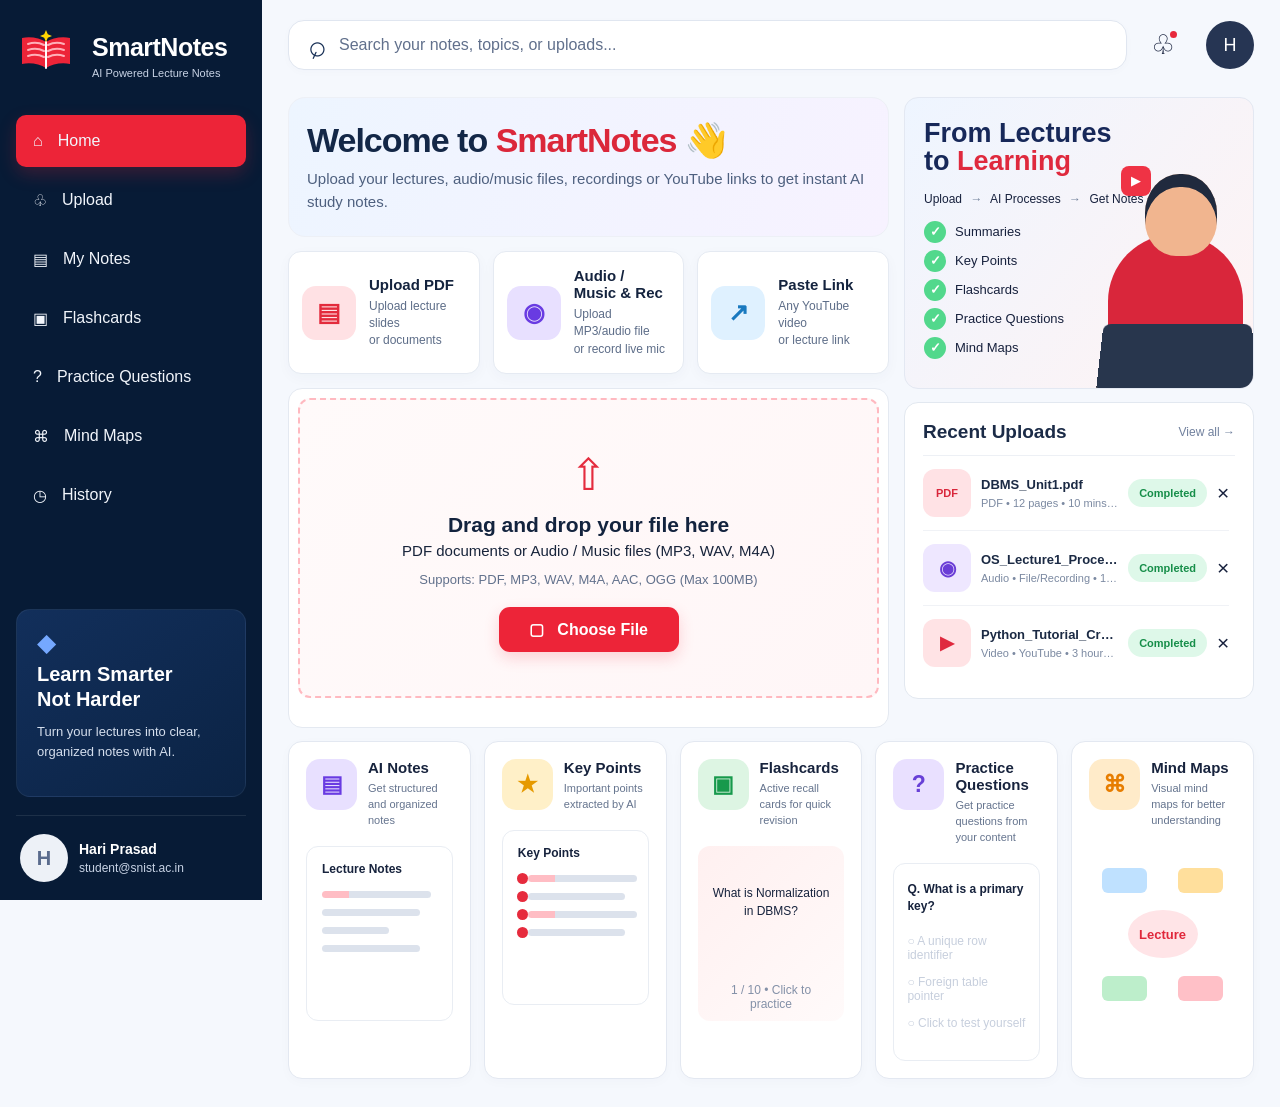
==== index.html @ 709845af "Deploy SmartNotes" ====
<!DOCTYPE html>
<html lang="en">
<head>
    <meta charset="UTF-8">
    <meta name="viewport" content="width=device-width, initial-scale=1.0">
    <title>SmartNotes - AI Powered Lecture Notes</title>
    <link rel="stylesheet" href="style.css?v=5">
    <style>
/* Modal overlay and boxes */
.modal-overlay {
    position: fixed;
    inset: 0;
    background: rgba(10, 20, 40, 0.6);
    backdrop-filter: blur(4px);
    z-index: 9999;
    display: flex;
    align-items: center;
    justify-content: center;
    padding: 16px;
}
.modal-box {
    background: #fff;
    border-radius: 18px;
    width: 100%;
    max-width: 520px;
    box-shadow: 0 24px 60px rgba(10, 20, 50, 0.22);
    overflow: hidden;
    animation: modalPop 0.2s ease-out;
}
@keyframes modalPop {
    from { opacity: 0; transform: scale(0.96); }
    to { opacity: 1; transform: scale(1); }
}
.modal-header {
    display: flex;
    align-items: center;
    justify-content: space-between;
    padding: 18px 22px;
    border-bottom: 1px solid #edf0f5;
    background: #f8fafd;
}
.modal-header h2 {
    font-size: 17px;
    color: #17233d;
    display: flex;
    align-items: center;
    gap: 8px;
}
.modal-close {
    width: 32px;
    height: 32px;
    border-radius: 8px;
    background: #edf0f5;
    color: #445;
    font-size: 15px;
    cursor: pointer;
    border: none;
    display: grid;
    place-items: center;
}
.modal-close:hover { background: #e0e5ed; }
.modal-body {
    padding: 22px;
    max-height: 70vh;
    overflow-y: auto;
}
.modal-footer {
    display: flex;
    gap: 10px;
    padding: 14px 22px;
    border-top: 1px solid #edf0f5;
    justify-content: flex-end;
    background: #fafbfd;
}

/* Tab Switcher in Audio Modal */
.audio-tabs {
    display: flex;
    gap: 8px;
    padding: 4px;
    background: #f0f4fa;
    border-radius: 12px;
    margin-bottom: 18px;
}
.audio-tab-btn {
    flex: 1;
    padding: 10px 14px;
    border-radius: 9px;
    background: transparent;
    border: none;
    font-size: 13.5px;
    font-weight: 600;
    color: #55667d;
    cursor: pointer;
    transition: 0.15s ease;
    display: flex;
    align-items: center;
    justify-content: center;
    gap: 6px;
}
.audio-tab-btn.active {
    background: #fff;
    color: #17233d;
    box-shadow: 0 2px 8px rgba(20, 35, 60, 0.08);
}

/* Audio File Dropzone inside Modal */
.audio-upload-dropzone {
    border: 2px dashed #b9d0f5;
    background: #f9fbfe;
    border-radius: 14px;
    padding: 28px 18px;
    text-align: center;
    cursor: pointer;
    transition: 0.2s ease;
}
.audio-upload-dropzone:hover, .audio-upload-dropzone.dragging {
    border-color: #3157a5;
    background: #edf4ff;
}

/* Audio Recording styles */
.audio-status {
    text-align: center;
    font-size: 14px;
    font-weight: 600;
    color: #445566;
    margin-bottom: 10px;
}
.audio-timer {
    text-align: center;
    font-size: 42px;
    font-weight: 700;
    color: #17233d;
    letter-spacing: 2px;
    font-variant-numeric: tabular-nums;
}
.audio-wave {
    display: flex;
    align-items: flex-end;
    justify-content: center;
    gap: 5px;
    height: 40px;
    margin-top: 12px;
}
.audio-wave span {
    width: 5px;
    background: #ed2438;
    border-radius: 3px;
    animation: wave 0.9s ease-in-out infinite;
}
.audio-wave span:nth-child(2) { animation-delay: 0.1s; }
.audio-wave span:nth-child(3) { animation-delay: 0.2s; }
.audio-wave span:nth-child(4) { animation-delay: 0.3s; }
.audio-wave span:nth-child(5) { animation-delay: 0.4s; }
.audio-wave span:nth-child(6) { animation-delay: 0.3s; }
.audio-wave span:nth-child(7) { animation-delay: 0.2s; }
.audio-wave span:nth-child(8) { animation-delay: 0.1s; }
@keyframes wave {
    0%, 100% { height: 8px; }
    50% { height: 36px; }
}
.audio-error {
    background: #fff2f3;
    border: 1px solid #fbb;
    border-radius: 8px;
    padding: 10px 13px;
    color: #c0152a;
    font-size: 12px;
    line-height: 1.5;
}
.btn-record-start {
    padding: 10px 20px;
    border-radius: 10px;
    background: #ed2438;
    color: #fff;
    font-weight: 700;
    font-size: 14px;
    cursor: pointer;
    border: none;
    box-shadow: 0 4px 12px rgba(237,36,56,0.2);
}
.btn-record-start:hover { background: #c71f31; }
.btn-record-pause, .btn-record-resume {
    padding: 10px 18px;
    border-radius: 10px;
    background: #f5a623;
    color: #fff;
    font-weight: 700;
    font-size: 14px;
    cursor: pointer;
    border: none;
}
.btn-record-stop {
    padding: 10px 18px;
    border-radius: 10px;
    background: #333;
    color: #fff;
    font-weight: 700;
    font-size: 14px;
    cursor: pointer;
    border: none;
}
.btn-record-process {
    padding: 10px 20px;
    border-radius: 10px;
    background: #1a73e8;
    color: #fff;
    font-weight: 700;
    font-size: 14px;
    cursor: pointer;
    border: none;
    box-shadow: 0 4px 12px rgba(26,115,232,0.2);
}
.btn-record-process:hover { background: #1557b0; }
.btn-record-process:disabled { opacity: 0.6; cursor: default; }

/* YouTube input & notes */
.yt-url-input {
    width: 100%;
    padding: 12px 14px;
    border: 1.5px solid #d8dde8;
    border-radius: 10px;
    font-size: 14px;
    color: #17233d;
    outline: none;
    transition: border-color 0.15s;
    box-sizing: border-box;
}
.yt-url-input:focus { border-color: #ed2438; }
.yt-note {
    margin-top: 14px;
    padding: 11px 14px;
    background: #f0f7ff;
    border: 1px solid #cce3ff;
    border-radius: 10px;
    color: #1a56a5;
    font-size: 12px;
    line-height: 1.5;
}
.btn-yt-cancel {
    padding: 10px 18px;
    border-radius: 10px;
    background: #edf0f5;
    color: #445;
    font-weight: 600;
    font-size: 14px;
    cursor: pointer;
    border: none;
}
.btn-yt-cancel:hover { background: #dfe3ea; }
.btn-yt-generate {
    padding: 10px 20px;
    border-radius: 10px;
    background: #ed2438;
    color: #fff;
    font-weight: 700;
    font-size: 14px;
    cursor: pointer;
    border: none;
    box-shadow: 0 4px 12px rgba(237,36,56,0.2);
}
.btn-yt-generate:hover { background: #c71f31; }
.btn-yt-generate:disabled { opacity: 0.6; cursor: default; }

/* Login Form Styles */
.form-group {
    margin-bottom: 14px;
}
.form-group label {
    display: block;
    font-size: 13px;
    font-weight: 600;
    color: #2e3a50;
    margin-bottom: 6px;
}
.form-control {
    width: 100%;
    padding: 11px 13px;
    border: 1.5px solid #d8dde8;
    border-radius: 10px;
    font-size: 14px;
    color: #17233d;
    box-sizing: border-box;
    outline: none;
}
.form-control:focus {
    border-color: #ed2438;
}

/* History & Notes List inside Modal */
.modal-item-list {
    display: flex;
    flex-direction: column;
    gap: 8px;
}
.modal-item {
    display: flex;
    align-items: center;
    justify-content: space-between;
    padding: 12px 14px;
    border-radius: 10px;
    border: 1px solid #e5eaf2;
    background: #fdfefe;
    cursor: pointer;
    transition: 0.15s ease;
}
.modal-item:hover {
    background: #f4f8ff;
    border-color: #3157a5;
}
.modal-item-title {
    font-weight: 600;
    font-size: 13.5px;
    color: #17233d;
}
.modal-item-sub {
    font-size: 11.5px;
    color: #7b8ba5;
    margin-top: 3px;
}
.delete-item-btn {
    background: transparent;
    border: none;
    color: #9aa7bc;
    font-size: 16px;
    cursor: pointer;
    padding: 4px 8px;
}
.delete-item-btn:hover {
    color: #ed2438;
}

/* Home Page Recent Uploads Scroll (Locks height to 3 items max) */
.recent-list {
    display: flex;
    flex-direction: column;
    max-height: 225px;
    overflow-y: auto !important;
    overflow-x: hidden;
    padding-right: 6px;
    scrollbar-width: thin;
    scrollbar-color: #cbd5e1 #f8fafc;
}

.recent-list::-webkit-scrollbar {
    width: 6px;
}

.recent-list::-webkit-scrollbar-track {
    background: #f8fafc;
    border-radius: 4px;
}

.recent-list::-webkit-scrollbar-thumb {
    background: #cbd5e1;
    border-radius: 4px;
}

.recent-list::-webkit-scrollbar-thumb:hover {
    background: #94a3b8;
}
    </style>
</head>

<body>

<aside class="sidebar" id="sidebar">

    <button class="mobile-menu-btn" id="mobileMenuBtn" aria-label="Open menu">☰</button>

    <!-- SMARTNOTES BRAND LOGO -->
    <div class="brand">
        <div class="logo-mark" aria-hidden="true" style="margin-bottom:6px;">
            <svg width="60" height="52" viewBox="0 0 60 52" fill="none" xmlns="http://www.w3.org/2000/svg">
                <path d="M6 38C14 36 24 38 30 42C36 38 46 36 54 38V12C46 10 36 12 30 16C24 12 14 10 6 12V38Z" fill="#ED2438"/>
                <path d="M30 16V42" stroke="#FFFFFF" stroke-width="2" stroke-linecap="round"/>
                <path d="M12 18C18 16 24 17 28 19" stroke="#FFB0B8" stroke-width="2" stroke-linecap="round"/>
                <path d="M12 24C18 22 24 23 28 25" stroke="#FFB0B8" stroke-width="2" stroke-linecap="round"/>
                <path d="M12 30C18 28 24 29 28 31" stroke="#FFB0B8" stroke-width="2" stroke-linecap="round"/>
                <path d="M48 18C42 16 36 17 32 19" stroke="#FFB0B8" stroke-width="2" stroke-linecap="round"/>
                <path d="M48 24C42 22 36 23 32 25" stroke="#FFB0B8" stroke-width="2" stroke-linecap="round"/>
                <path d="M48 30C42 28 36 29 32 31" stroke="#FFB0B8" stroke-width="2" stroke-linecap="round"/>
                <path d="M30 4L31.8 8.2L36 10L31.8 11.8L30 16L28.2 11.8L24 10L28.2 8.2L30 4Z" fill="#FFD700"/>
            </svg>
        </div>
        <div class="brand-text">
            <h2>SmartNotes</h2>
            <p>AI Powered Lecture Notes</p>
        </div>
    </div>

    <!-- SIDEBAR NAV WITH ACTIVE ROUTING -->
    <nav class="sidebar-nav">
        <button class="nav-item active" onclick="goDashboard()">⌂ <span>Home</span></button>
        <button class="nav-item" onclick="triggerUploadModal()">♧ <span>Upload</span></button>
        <button class="nav-item" onclick="openMyNotesModal()">▤ <span>My Notes</span></button>
        <button class="nav-item" onclick="openFeatureFromNav('flashcards')">▣ <span>Flashcards</span></button>
        <button class="nav-item" onclick="openFeatureFromNav('practice_questions')">? <span>Practice Questions</span></button>
        <button class="nav-item" onclick="openFeatureFromNav('mindmap')">⌘ <span>Mind Maps</span></button>
        <button class="nav-item" onclick="openHistoryModal()">◷ <span>History</span></button>
    </nav>

    <div class="sidebar-card">
        <div class="sidebar-card-icon">◆</div>
        <strong>Learn Smarter<br>Not Harder</strong>
        <p>Turn your lectures into clear, organized notes with AI.</p>
    </div>

    <!-- STUDENT PROFILE (CLICKABLE TO LOGIN / PROFILE) -->
    <div class="student-profile" onclick="openLoginModal()" style="cursor:pointer;" title="Click to edit profile / log out">
        <div class="student-avatar" id="sidebarAvatar">H</div>
        <div>
            <strong id="sidebarStudentName">Hari Prasad</strong>
            <span id="sidebarStudentEmail">student@snist.ac.in</span>
        </div>
    </div>
</aside>


<main class="main">

    <header class="topbar">
        <div class="search-box">
            <span>⌕</span>
            <input
                type="text"
                id="searchInput"
                placeholder="Search your notes, topics, or uploads..."
                autocomplete="off"
            >
        </div>

        <div class="top-actions">
            <button class="notification-btn" aria-label="Notifications" onclick="openMyNotesModal()">
                ♧
                <i></i>
            </button>
            <div class="profile" id="topbarAvatar" onclick="openLoginModal()" style="cursor:pointer;" title="Account / Login">H</div>
        </div>
    </header>


    <div class="dashboard-grid">

        <section class="dashboard-main">

            <section class="hero">
                <div>
                    <h1>Welcome to <span>SmartNotes</span> 👋</h1>
                    <p>Upload your lectures, audio/music files, recordings or YouTube links to get instant AI study notes.</p>
                </div>
            </section>


            <section class="quick-actions">
                <button class="quick-card" onclick="fileInput.click()">
                    <div class="quick-icon red">▤</div>
                    <div>
                        <strong>Upload PDF</strong>
                        <p>Upload lecture slides<br>or documents</p>
                    </div>
                </button>

                <button class="quick-card" onclick="openAudioRecorder()">
                    <div class="quick-icon purple">◉</div>
                    <div>
                        <strong>Audio / Music & Rec</strong>
                        <p>Upload MP3/audio file<br>or record live mic</p>
                    </div>
                </button>

                <button class="quick-card" onclick="openYouTubeDialog()">
                    <div class="quick-icon blue">↗</div>
                    <div>
                        <strong>Paste Link</strong>
                        <p>Any YouTube video<br>or lecture link</p>
                    </div>
                </button>
            </section>


            <!-- UNIVERSAL DRAG & DROP ZONE: SUPPORTS PDF & AUDIO/MUSIC -->
            <section class="upload-card">
                <div
                    class="dropzone"
                    id="dropzone"
                    role="button"
                    tabindex="0"
                    aria-label="Upload Lecture File"
                >
                    <div class="upload-cloud">⇧</div>
                    <h2>Drag and drop your file here</h2>
                    <p>PDF documents or Audio / Music files (MP3, WAV, M4A)</p>
                    <small>Supports: PDF, MP3, WAV, M4A, AAC, OGG (Max 100MB)</small>

                    <input
                        type="file"
                        id="fileInput"
                        accept=".pdf,application/pdf,audio/*,.mp3,.wav,.m4a,.aac,.ogg,.webm"
                        hidden
                    >

                    <button type="button" id="chooseFile" class="choose-file">
                        ▢ &nbsp; Choose File
                    </button>
                </div>

                <div class="file-status" id="fileStatus"></div>
            </section>

        </section>


        <aside class="dashboard-side">

            <section class="learning-card">
                <div class="learning-copy">
                    <h2>From Lectures<br>to <span>Learning</span></h2>
                    <p class="flow">Upload <b>→</b> AI Processes <b>→</b> Get Notes</p>

                    <ul>
                        <li><span>✓</span> Summaries</li>
                        <li><span>✓</span> Key Points</li>
                        <li><span>✓</span> Flashcards</li>
                        <li><span>✓</span> Practice Questions</li>
                        <li><span>✓</span> Mind Maps</li>
                    </ul>
                </div>

                <div class="learning-illustration">
                    <div class="play-button">▶</div>
                    <div class="person-head"></div>
                    <div class="person-body"></div>
                    <div class="laptop"></div>
                </div>
            </section>


            <!-- RECENT UPLOADS (DYNAMICALLY POPULATED) -->
            <section class="recent-card">
                <div class="recent-header">
                    <h2>Recent Uploads</h2>
                    <button onclick="openHistoryModal()">View all →</button>
                </div>

                <div class="recent-list" id="recentList">
                    <!-- Populated dynamically via JS -->
                </div>
            </section>

        </aside>

    </div>


    <!-- ALL 5 INTERACTIVE FEATURE CARDS ON HOMEPAGE -->
    <section class="features" id="features">

        <article class="feature-card" style="cursor:pointer;" onclick="openFeatureFromNav('smart_notes')">
            <div class="feature-heading">
                <div class="feature-icon purple">▤</div>
                <div>
                    <h3>AI Notes</h3>
                    <p>Get structured and organized notes</p>
                </div>
            </div>
            <div class="mini-notes">
                <strong>Lecture Notes</strong>
                <span class="mini-line long"></span>
                <span class="mini-line"></span>
                <span class="mini-line short"></span>
                <span class="mini-line"></span>
            </div>
        </article>

        <article class="feature-card" style="cursor:pointer;" onclick="openFeatureFromNav('key_points')">
            <div class="feature-heading">
                <div class="feature-icon yellow">★</div>
                <div>
                    <h3>Key Points</h3>
                    <p>Important points extracted by AI</p>
                </div>
            </div>
            <div class="mini-notes bullets">
                <strong>Key Points</strong>
                <span class="mini-line long"></span>
                <span class="mini-line"></span>
                <span class="mini-line long"></span>
                <span class="mini-line"></span>
            </div>
        </article>

        <article class="feature-card" style="cursor:pointer;" onclick="openFeatureFromNav('flashcards')">
            <div class="feature-heading">
                <div class="feature-icon green">▣</div>
                <div>
                    <h3>Flashcards</h3>
                    <p>Active recall cards for quick revision</p>
                </div>
            </div>
            <div class="flashcard-preview">
                <span>What is Normalization<br>in DBMS?</span>
                <b>1 / 10 • Click to practice</b>
            </div>
        </article>

        <article class="feature-card" style="cursor:pointer;" onclick="openFeatureFromNav('practice_questions')">
            <div class="feature-heading">
                <div class="feature-icon violet">?</div>
                <div>
                    <h3>Practice Questions</h3>
                    <p>Get practice questions from your content</p>
                </div>
            </div>
            <div class="question-preview">
                <strong>Q. What is a primary key?</strong>
                <span>○ A unique row identifier</span>
                <span>○ Foreign table pointer</span>
                <span>○ Click to test yourself</span>
            </div>
        </article>

        <article class="feature-card" style="cursor:pointer;" onclick="openFeatureFromNav('mindmap')">
            <div class="feature-heading">
                <div class="feature-icon orange">⌘</div>
                <div>
                    <h3>Mind Maps</h3>
                    <p>Visual mind maps for better understanding</p>
                </div>
            </div>
            <div class="mindmap-preview">
                <div class="mind-center">Lecture</div>
                <i class="node n1"></i><i class="node n2"></i>
                <i class="node n3"></i><i class="node n4"></i>
            </div>
        </article>

    </section>

</main>


<!-- DUAL AUDIO MODAL: RECORD MICROPHONE OR UPLOAD AUDIO/MUSIC FILE -->
<div id="audioModal" class="modal-overlay" style="display:none;">
  <div class="modal-box">
    <div class="modal-header">
      <h2>🎙️ Audio & Music Lecture</h2>
      <button class="modal-close" onclick="closeAudioModal()">✕</button>
    </div>
    <div class="modal-body">
      <!-- TAB SELECTOR: RECORD LIVE vs UPLOAD AUDIO FILE -->
      <div class="audio-tabs">
        <button id="tabRecordBtn" class="audio-tab-btn active" onclick="switchAudioTab('record')">
          🎙️ Live Recording
        </button>
        <button id="tabUploadBtn" class="audio-tab-btn" onclick="switchAudioTab('upload')">
          📁 Upload Audio / Music File
        </button>
      </div>

      <!-- TAB 1: LIVE RECORDING -->
      <div id="audioRecordView">
        <div id="audioStatus" class="audio-status">Click Start Recording to begin</div>
        <div id="audioTimer" class="audio-timer">00:00</div>
        <div id="audioWave" class="audio-wave" style="display:none;">
          <span></span><span></span><span></span><span></span><span></span>
          <span></span><span></span><span></span>
        </div>
        <div id="audioPlayback" style="display:none; margin-top:14px;">
          <audio id="audioPlayer" controls style="width:100%; border-radius:8px;"></audio>
        </div>
      </div>

      <!-- TAB 2: UPLOAD AUDIO / MUSIC FILE -->
      <div id="audioUploadView" style="display:none;">
        <div class="audio-upload-dropzone" id="audioModalDropzone" onclick="audioModalFileInput.click()">
          <div style="font-size:38px; margin-bottom:8px;">🎵</div>
          <strong style="font-size:14px; color:#17233d; display:block;">Select or Drop Audio / Music File</strong>
          <span style="font-size:12px; color:#74829a; display:block; margin-top:4px;">Supports MP3, WAV, M4A, AAC, OGG (Max 100MB)</span>
          <input type="file" id="audioModalFileInput" accept="audio/*,.mp3,.wav,.m4a,.aac,.ogg,.webm" style="display:none;">
          <button type="button" class="choose-file" style="margin-top:14px; padding:9px 18px; font-size:13px;" onclick="event.stopPropagation(); audioModalFileInput.click();">
            Browse Audio File
          </button>
        </div>

        <div id="uploadedAudioDetails" style="display:none; margin-top:14px; padding:12px 14px; background:#f5f8ff; border:1px solid #d8e4fc; border-radius:10px;">
          <div style="display:flex; justify-content:space-between; align-items:center;">
            <div>
              <strong id="uploadedAudioName" style="font-size:13.5px; color:#17233d;">lecture.mp3</strong>
              <small id="uploadedAudioSize" style="display:block; color:#74829a; font-size:11px; margin-top:2px;">12.4 MB</small>
            </div>
            <button type="button" onclick="clearSelectedAudioFile()" style="background:transparent; border:none; color:#c0152a; font-size:18px; cursor:pointer;" title="Remove file">×</button>
          </div>
          <audio id="uploadedAudioPlayer" controls style="width:100%; margin-top:10px; border-radius:8px;"></audio>
        </div>
      </div>

      <div id="audioError" class="audio-error" style="display:none; margin-top:12px;"></div>
    </div>

    <!-- MODAL FOOTER CONTROLS -->
    <div class="modal-footer">
      <!-- Record View Buttons -->
      <div id="recordButtons" style="display:flex; gap:8px;">
        <button id="startRecordBtn" class="btn-record-start" onclick="startRecording()">🎙️ Start Recording</button>
        <button id="pauseRecordBtn" class="btn-record-pause" onclick="pauseRecording()" style="display:none;">⏸ Pause</button>
        <button id="resumeRecordBtn" class="btn-record-resume" onclick="resumeRecording()" style="display:none;">▶ Resume</button>
        <button id="stopRecordBtn" class="btn-record-stop" onclick="stopRecording()" style="display:none;">⏹ Stop</button>
        <button id="processAudioBtn" class="btn-record-process" onclick="processAudio()" style="display:none;">✨ Generate Notes</button>
      </div>

      <!-- Upload View Buttons -->
      <div id="uploadButtons" style="display:none; gap:8px;">
        <button class="btn-yt-cancel" onclick="closeAudioModal()">Cancel</button>
        <button id="processUploadedAudioBtn" class="btn-record-process" onclick="processUploadedAudioFile()" disabled>✨ Generate Notes</button>
      </div>
    </div>
  </div>
</div>


<!-- YOUTUBE MODAL -->
<div id="youtubeModal" class="modal-overlay" style="display:none;">
  <div class="modal-box">
    <div class="modal-header">
      <h2>▶ Paste YouTube Link</h2>
      <button class="modal-close" onclick="closeYouTubeModal()">✕</button>
    </div>
    <div class="modal-body">
      <label for="youtubeUrl" style="font-size:13px; color:#445; display:block; margin-bottom:8px; font-weight:600;">YouTube Lecture URL</label>
      <input
        type="url"
        id="youtubeUrl"
        class="yt-url-input"
        placeholder="https://www.youtube.com/watch?v=..."
        autocomplete="off"
      >
      <div id="youtubeError" class="audio-error" style="display:none; margin-top:10px;"></div>
      <div id="youtubeStatus" style="display:none; margin-top:12px; font-size:13px; color:#3157a5; text-align:center;"></div>
      <div class="yt-note">
        ✨ <strong>Universal Support:</strong> Generates concise study notes for any YouTube lecture or tutorial link in seconds.
      </div>
    </div>
    <div class="modal-footer">
      <button class="btn-yt-cancel" onclick="closeYouTubeModal()">Cancel</button>
      <button id="generateYtBtn" class="btn-yt-generate" onclick="processYoutube()">✨ Generate Notes</button>
    </div>
  </div>
</div>


<!-- STUDENT LOGIN / ACCOUNT MODAL -->
<div id="loginModal" class="modal-overlay" style="display:none;">
  <div class="modal-box">
    <div class="modal-header">
      <h2>🎓 Student Profile & Login</h2>
      <button class="modal-close" onclick="closeLoginModal()">✕</button>
    </div>
    <div class="modal-body">
      <div class="form-group">
        <label for="loginName">Student Full Name</label>
        <input type="text" id="loginName" class="form-control" placeholder="e.g. Hari Prasad">
      </div>
      <div class="form-group">
        <label for="loginEmail">College Email</label>
        <input type="email" id="loginEmail" class="form-control" placeholder="e.g. hari@snist.ac.in">
      </div>
      <div class="form-group">
        <label for="loginDepartment">Department / Branch</label>
        <input type="text" id="loginDepartment" class="form-control" placeholder="e.g. B.Tech Computer Science">
      </div>
    </div>
    <div class="modal-footer">
      <button class="btn-yt-cancel" onclick="closeLoginModal()">Close</button>
      <button class="btn-yt-generate" onclick="saveStudentProfile()">Save Profile</button>
    </div>
  </div>
</div>


<!-- MY NOTES / HISTORY MODAL -->
<div id="historyModal" class="modal-overlay" style="display:none;">
  <div class="modal-box" style="max-width:560px;">
    <div class="modal-header">
      <h2 id="historyModalTitle">📂 My Lecture Notes & History</h2>
      <button class="modal-close" onclick="closeHistoryModal()">✕</button>
    </div>
    <div class="modal-body">
      <div id="historyItemList" class="modal-item-list">
        <!-- Rendered via JS -->
      </div>
    </div>
    <div class="modal-footer">
      <button class="btn-yt-cancel" onclick="closeHistoryModal()">Close</button>
    </div>
  </div>
</div>


<script>
/* =========================================
   BASIC NAVIGATION & STATUS
========================================= */
function goDashboard() {
    window.location.href = "/";
}

function showMessage(message) {
    const status = document.getElementById("fileStatus");
    status.textContent = message;
    status.style.color = "#3157a5";

    clearTimeout(window.messageTimer);
    window.messageTimer = setTimeout(() => {
        status.textContent = "";
    }, 3500);
}

function triggerUploadModal() {
    fileInput.click();
}

/* =========================================
   RECENT UPLOADS PERSISTENCE
========================================= */
function getRecentUploads() {
    try {
        const stored = localStorage.getItem("smartnotes_recent_uploads");
        if (stored) return JSON.parse(stored);
    } catch(e) {}

    return [
        {
            name: "DBMS_Unit1.pdf",
            type: "pdf",
            pages: 12,
            time: "10 mins ago",
            timestamp: Date.now() - 600000,
            text: "Database Management Systems (DBMS). Unit 1: Introduction to Database Architecture, Relational Models, and SQL Keys."
        },
        {
            name: "OS_Lecture1_Processes.mp3",
            type: "audio",
            pages: 0,
            time: "1 hour ago",
            timestamp: Date.now() - 3600000,
            text: "Operating Systems Lecture: Process scheduling, context switching, CPU bursts, and Round Robin algorithm."
        },
        {
            name: "Python_Tutorial_CrashCourse",
            type: "youtube",
            pages: 0,
            time: "3 hours ago",
            timestamp: Date.now() - 10800000,
            text: "Python Programming Tutorial: Variables, Functions, Lists, Loops, and Object Oriented Programming."
        }
    ];
}

function saveRecentUpload(item) {
    let list = getRecentUploads();
    list = list.filter(i => i.name !== item.name);
    list.unshift(item);
    if (list.length > 20) list = list.slice(0, 20);
    localStorage.setItem("smartnotes_recent_uploads", JSON.stringify(list));
    renderRecentUploads();
}

function renderRecentUploads() {
    const list = getRecentUploads();
    const container = document.getElementById("recentList");
    if (!container) return;

    if (list.length === 0) {
        container.innerHTML = `
            <div style="text-align:center; padding:24px 10px; color:#7d8ea5; font-size:13px;">
                No uploads yet. Upload a PDF, audio/music file, or paste a link to get started!
            </div>
        `;
        return;
    }

    container.innerHTML = list.map(item => {
        const typeClass = item.type === "pdf" ? "pdf" : (item.type === "audio" ? "audio" : "video");
        const iconText = item.type === "pdf" ? "PDF" : (item.type === "audio" ? "◉" : "▶");
        const typeLabel = item.type === "pdf" ? `PDF • ${item.pages || 1} pages` : (item.type === "audio" ? "Audio • File/Recording" : "Video • YouTube");

        return `
            <div class="recent-item" onclick="openExistingDocument('${encodeURIComponent(JSON.stringify(item))}')" style="cursor:pointer;" title="Click to open this lecture">
                <div class="recent-icon ${typeClass}">${iconText}</div>
                <div class="recent-info">
                    <strong>${item.name}</strong>
                    <span>${typeLabel} • ${item.time || 'Recently'}</span>
                </div>
                <b class="status">Completed</b>
                <button class="dots" onclick="event.stopPropagation(); deleteRecentItem('${item.name}')">×</button>
            </div>
        `;
    }).join("");
}

function openExistingDocument(itemJson) {
    try {
        const item = JSON.parse(decodeURIComponent(itemJson));
        sessionStorage.setItem("notegenz_text", item.text || "");
        sessionStorage.setItem("notegenz_filename", item.name || "Lecture Document");
        sessionStorage.setItem("notegenz_pages", item.pages || "0");
        sessionStorage.setItem("notegenz_source", item.type || "pdf");
        sessionStorage.setItem("smartnotes_text", item.text || "");
        sessionStorage.setItem("smartnotes_filename", item.name || "Lecture Document");
        sessionStorage.setItem("smartnotes_pages", item.pages || "0");
        sessionStorage.setItem("smartnotes_source", item.type || "pdf");
        if (item.notes) {
            sessionStorage.setItem("notegenz_notes", item.notes);
            sessionStorage.setItem("smartnotes_notes", item.notes);
        } else {
            sessionStorage.removeItem("notegenz_notes");
            sessionStorage.removeItem("smartnotes_notes");
        }
        window.location.href = "/document.html";
    } catch(e) {
        console.error(e);
    }
}

function deleteRecentItem(name) {
    let list = getRecentUploads();
    list = list.filter(i => i.name !== name);
    localStorage.setItem("smartnotes_recent_uploads", JSON.stringify(list));
    renderRecentUploads();
}

function openHistoryModal() {
    const list = getRecentUploads();
    const container = document.getElementById("historyItemList");
    document.getElementById("historyModalTitle").textContent = "📂 Lecture Upload History";

    if (list.length === 0) {
        container.innerHTML = `<p style="text-align:center; color:#6b7c93;">No history available.</p>`;
    } else {
        container.innerHTML = list.map(item => `
            <div class="modal-item" onclick="openExistingDocument('${encodeURIComponent(JSON.stringify(item))}')">
                <div>
                    <div class="modal-item-title">${item.type === 'pdf' ? '📄' : (item.type === 'audio' ? '🎙️' : '▶')} ${item.name}</div>
                    <div class="modal-item-sub">${item.time || 'Processed'} • Click to open in Workspace</div>
                </div>
                <button class="delete-item-btn" onclick="event.stopPropagation(); deleteRecentItem('${item.name}'); openHistoryModal();">✕</button>
            </div>
        `).join("");
    }
    document.getElementById("historyModal").style.display = "flex";
}

function openMyNotesModal() {
    openHistoryModal();
    document.getElementById("historyModalTitle").textContent = "▤ My Saved Lecture Notes";
}

function closeHistoryModal() {
    document.getElementById("historyModal").style.display = "none";
}

function openFeatureFromNav(toolName) {
    const recent = getRecentUploads();
    if (recent.length > 0) {
        const target = recent[0];
        sessionStorage.setItem("smartnotes_text", target.text || "");
        sessionStorage.setItem("smartnotes_filename", target.name || "Lecture Document");
        sessionStorage.setItem("smartnotes_pages", target.pages || "0");
        sessionStorage.setItem("smartnotes_source", target.type || "pdf");
        sessionStorage.setItem("smartnotes_auto_tool", toolName);
        window.location.href = "/document.html";
    } else {
        showMessage("Upload a PDF, audio file, or paste a link first to use " + toolName.replace('_', ' '));
        fileInput.click();
    }
}

/* =========================================
   STUDENT PROFILE & LOGIN
========================================= */
function loadStudentProfile() {
    try {
        const stored = localStorage.getItem("smartnotes_user");
        if (stored) {
            const user = JSON.parse(stored);
            document.getElementById("sidebarStudentName").textContent = user.name || "Hari Prasad";
            document.getElementById("sidebarStudentEmail").textContent = user.email || "student@snist.ac.in";
            const initial = (user.name || "H").charAt(0).toUpperCase();
            document.getElementById("sidebarAvatar").textContent = initial;
            document.getElementById("topbarAvatar").textContent = initial;
            return;
        }
    } catch(e) {}
}

function openLoginModal() {
    const modal = document.getElementById("loginModal");
    modal.style.display = "flex";
    const user = JSON.parse(localStorage.getItem("smartnotes_user") || "{}");
    document.getElementById("loginName").value = user.name || "Hari Prasad";
    document.getElementById("loginEmail").value = user.email || "student@snist.ac.in";
    document.getElementById("loginDepartment").value = user.department || "B.Tech Computer Science";
}

function closeLoginModal() {
    document.getElementById("loginModal").style.display = "none";
}

function saveStudentProfile() {
    const name = document.getElementById("loginName").value.trim() || "Student";
    const email = document.getElementById("loginEmail").value.trim() || "student@snist.ac.in";
    const department = document.getElementById("loginDepartment").value.trim();

    const user = { name, email, department };
    localStorage.setItem("smartnotes_user", JSON.stringify(user));
    loadStudentProfile();
    closeLoginModal();
    showMessage("✅ Profile updated successfully!");
}

/* =========================================
   UNIVERSAL DROPZONE: PDF & AUDIO/MUSIC
========================================= */
const fileInput = document.getElementById("fileInput");
const chooseFile = document.getElementById("chooseFile");
const dropzone = document.getElementById("dropzone");
const fileStatus = document.getElementById("fileStatus");

chooseFile.addEventListener("click", function (event) {
    event.stopPropagation();
    fileInput.click();
});

dropzone.addEventListener("click", function () {
    fileInput.click();
});

dropzone.addEventListener("keydown", function (event) {
    if (event.key === "Enter" || event.key === " ") {
        event.preventDefault();
        fileInput.click();
    }
});

fileInput.addEventListener("change", function () {
    if (fileInput.files.length > 0) {
        handleUniversalFile(fileInput.files[0]);
    }
});

dropzone.addEventListener("dragover", function (event) {
    event.preventDefault();
    dropzone.classList.add("dragging");
});

dropzone.addEventListener("dragleave", function () {
    dropzone.classList.remove("dragging");
});

dropzone.addEventListener("drop", function (event) {
    event.preventDefault();
    dropzone.classList.remove("dragging");

    const files = event.dataTransfer.files;
    if (files.length > 0) {
        handleUniversalFile(files[0]);
    }
});

function isAudioFile(file) {
    const name = file.name.toLowerCase();
    return file.type.startsWith("audio/") ||
           name.endsWith(".mp3") || name.endsWith(".wav") ||
           name.endsWith(".m4a") || name.endsWith(".aac") ||
           name.endsWith(".ogg") || name.endsWith(".webm");
}

function isPDFFile(file) {
    return file.type === "application/pdf" || file.name.toLowerCase().endsWith(".pdf");
}

function handleUniversalFile(file) {
    if (isAudioFile(file)) {
        uploadDirectAudio(file);
    } else if (isPDFFile(file)) {
        uploadPDF(file);
    } else {
        fileStatus.textContent = "❌ Please upload a PDF document or an Audio/Music file (MP3, WAV, M4A).";
        fileStatus.style.color = "#d93025";
    }
}

async function uploadPDF(file) {
    fileStatus.textContent = "⏳ Uploading and extracting your PDF...";
    fileStatus.style.color = "#3157a5";

    const formData = new FormData();
    formData.append("file", file);

    try {
        const response = await fetch("/upload", {
            method: "POST",
            body: formData
        });

        const data = await response.json();
        if (!response.ok) {
            throw new Error(data.error || "Upload failed.");
        }

        sessionStorage.setItem("notegenz_text", data.text || "");
        sessionStorage.setItem("notegenz_filename", data.filename || file.name);
        sessionStorage.setItem("notegenz_pages", data.pages || 0);
        sessionStorage.setItem("notegenz_source", "pdf");
        sessionStorage.removeItem("notegenz_notes");
        sessionStorage.setItem("smartnotes_text", data.text || "");
        sessionStorage.setItem("smartnotes_filename", data.filename || file.name);
        sessionStorage.setItem("smartnotes_pages", data.pages || 0);
        sessionStorage.setItem("smartnotes_source", "pdf");
        sessionStorage.removeItem("smartnotes_notes");

        saveRecentUpload({
            name: data.filename || file.name,
            type: "pdf",
            pages: data.pages || 1,
            time: "Just now",
            timestamp: Date.now(),
            text: data.text || ""
        });

        fileStatus.textContent = "✅ PDF uploaded successfully! Opening document...";
        fileStatus.style.color = "#188038";
        setTimeout(() => window.location.href = "/document.html", 400);

    } catch (error) {
        console.error(error);
        fileStatus.textContent = "❌ " + error.message;
        fileStatus.style.color = "#d93025";
    }
}

async function uploadDirectAudio(file) {
    fileStatus.textContent = `⏳ Uploading ${file.name} and transcribing audio with AI...`;
    fileStatus.style.color = "#3157a5";

    const formData = new FormData();
    formData.append("audio", file, file.name);

    try {
        const response = await fetch("/audio/transcribe", {
            method: "POST",
            body: formData
        });

        const data = await response.json();
        if (!response.ok) {
            throw new Error(data.error || "Audio processing failed.");
        }

        const combinedContent = (data.transcript || "") + "\n\n" + (data.notes || "");
        sessionStorage.setItem("notegenz_text", combinedContent);
        sessionStorage.setItem("notegenz_filename", data.filename || file.name);
        sessionStorage.setItem("notegenz_pages", "0");
        sessionStorage.setItem("notegenz_source", "audio");
        sessionStorage.setItem("notegenz_notes", data.notes || "");
        sessionStorage.setItem("smartnotes_text", combinedContent);
        sessionStorage.setItem("smartnotes_filename", data.filename || file.name);
        sessionStorage.setItem("smartnotes_pages", "0");
        sessionStorage.setItem("smartnotes_source", "audio");
        sessionStorage.setItem("smartnotes_notes", data.notes || "");

        saveRecentUpload({
            name: data.filename || file.name,
            type: "audio",
            pages: 0,
            time: "Just now",
            timestamp: Date.now(),
            text: combinedContent,
            notes: data.notes
        });

        fileStatus.textContent = "✅ Audio notes generated! Opening workspace...";
        fileStatus.style.color = "#188038";
        setTimeout(() => window.location.href = "/document.html", 400);

    } catch (error) {
        fileStatus.textContent = "❌ " + error.message;
        fileStatus.style.color = "#d93025";
    }
}

/* =========================================
   AUDIO MODAL: RECORD & UPLOAD TABS
========================================= */
let currentAudioTab = "record";
let mediaRecorder = null;
let audioChunks = [];
let audioBlob = null;
let recordingTimer = null;
let recordingSeconds = 0;
let isPaused = false;
let selectedAudioFile = null;

function switchAudioTab(tab) {
    currentAudioTab = tab;
    document.getElementById("audioError").style.display = "none";

    if (tab === "record") {
        document.getElementById("tabRecordBtn").classList.add("active");
        document.getElementById("tabUploadBtn").classList.remove("active");
        document.getElementById("audioRecordView").style.display = "block";
        document.getElementById("audioUploadView").style.display = "none";
        document.getElementById("recordButtons").style.display = "flex";
        document.getElementById("uploadButtons").style.display = "none";
    } else {
        document.getElementById("tabUploadBtn").classList.add("active");
        document.getElementById("tabRecordBtn").classList.remove("active");
        document.getElementById("audioRecordView").style.display = "none";
        document.getElementById("audioUploadView").style.display = "block";
        document.getElementById("recordButtons").style.display = "none";
        document.getElementById("uploadButtons").style.display = "flex";
    }
}

function openAudioRecorder() {
    document.getElementById("audioModal").style.display = "flex";
    switchAudioTab("record");
    resetAudioUI();
    clearSelectedAudioFile();
}

function closeAudioModal() {
    stopRecordingStream();
    document.getElementById("audioModal").style.display = "none";
    resetAudioUI();
    clearSelectedAudioFile();
}

function resetAudioUI() {
    clearInterval(recordingTimer);
    recordingSeconds = 0;
    isPaused = false;
    audioChunks = [];
    audioBlob = null;
    mediaRecorder = null;

    setAudioStatus("Click Start Recording to begin", "");
    document.getElementById("audioTimer").textContent = "00:00";
    document.getElementById("audioWave").style.display = "none";
    document.getElementById("audioPlayback").style.display = "none";
    document.getElementById("audioError").style.display = "none";

    document.getElementById("startRecordBtn").style.display = "";
    document.getElementById("pauseRecordBtn").style.display = "none";
    document.getElementById("resumeRecordBtn").style.display = "none";
    document.getElementById("stopRecordBtn").style.display = "none";
    document.getElementById("processAudioBtn").style.display = "none";
}

function stopRecordingStream() {
    if (mediaRecorder && mediaRecorder.state !== "inactive") {
        mediaRecorder.stop();
    }
    clearInterval(recordingTimer);
}

function setAudioStatus(msg, color) {
    const el = document.getElementById("audioStatus");
    el.textContent = msg;
    el.style.color = color || "#445566";
}

function showAudioError(msg) {
    const el = document.getElementById("audioError");
    el.textContent = msg;
    el.style.display = "block";
}

function updateTimer() {
    if (!isPaused) {
        recordingSeconds++;
        const m = String(Math.floor(recordingSeconds / 60)).padStart(2, "0");
        const s = String(recordingSeconds % 60).padStart(2, "0");
        document.getElementById("audioTimer").textContent = `${m}:${s}`;
    }
}

async function startRecording() {
    document.getElementById("audioError").style.display = "none";

    if (!navigator.mediaDevices || !navigator.mediaDevices.getUserMedia) {
        showAudioError("Your browser does not support audio recording. Please use Chrome or Edge.");
        return;
    }

    try {
        const stream = await navigator.mediaDevices.getUserMedia({ audio: true });
        audioChunks = [];
        recordingSeconds = 0;
        isPaused = false;

        try {
            mediaRecorder = new MediaRecorder(stream, { mimeType: "audio/webm" });
        } catch (e) {
            mediaRecorder = new MediaRecorder(stream);
        }

        mediaRecorder.ondataavailable = function(event) {
            if (event.data && event.data.size > 0) {
                audioChunks.push(event.data);
            }
        };

        mediaRecorder.onstop = function() {
            stream.getTracks().forEach(t => t.stop());
            const mimeType = mediaRecorder.mimeType || "audio/webm";
            audioBlob = new Blob(audioChunks, { type: mimeType });
            const url = URL.createObjectURL(audioBlob);
            const player = document.getElementById("audioPlayer");
            player.src = url;
            document.getElementById("audioPlayback").style.display = "block";
            document.getElementById("processAudioBtn").style.display = "";
            setAudioStatus("Recording complete. Click Generate Notes to proceed.", "#188038");
        };

        mediaRecorder.start(1000);
        setAudioStatus("🔴 Recording your lecture...", "#d93025");
        document.getElementById("audioWave").style.display = "flex";
        document.getElementById("startRecordBtn").style.display = "none";
        document.getElementById("pauseRecordBtn").style.display = "";
        document.getElementById("stopRecordBtn").style.display = "";

        recordingTimer = setInterval(updateTimer, 1000);
    } catch (err) {
        if (err.name === "NotAllowedError" || err.name === "PermissionDeniedError") {
            showAudioError("Microphone permission denied. Please allow microphone access in your browser settings.");
        } else {
            showAudioError("Could not start recording: " + err.message);
        }
    }
}

function pauseRecording() {
    if (mediaRecorder && mediaRecorder.state === "recording") {
        mediaRecorder.pause();
        isPaused = true;
        setAudioStatus("⏸ Recording paused", "#e69a00");
        document.getElementById("pauseRecordBtn").style.display = "none";
        document.getElementById("resumeRecordBtn").style.display = "";
    }
}

function resumeRecording() {
    if (mediaRecorder && mediaRecorder.state === "paused") {
        mediaRecorder.resume();
        isPaused = false;
        setAudioStatus("🔴 Recording resumed...", "#d93025");
        document.getElementById("resumeRecordBtn").style.display = "none";
        document.getElementById("pauseRecordBtn").style.display = "";
    }
}

function stopRecording() {
    if (mediaRecorder && mediaRecorder.state !== "inactive") {
        mediaRecorder.stop();
        clearInterval(recordingTimer);
        document.getElementById("audioWave").style.display = "none";
        document.getElementById("pauseRecordBtn").style.display = "none";
        document.getElementById("resumeRecordBtn").style.display = "none";
        document.getElementById("stopRecordBtn").style.display = "none";
        document.getElementById("startRecordBtn").style.display = "none";
        setAudioStatus("Processing recording preview...", "#3157a5");
    }
}

async function processAudio() {
    if (!audioBlob || audioBlob.size < 100) {
        showAudioError("No audio recorded. Please record your lecture first.");
        return;
    }

    document.getElementById("processAudioBtn").disabled = true;
    document.getElementById("audioError").style.display = "none";
    setAudioStatus("⏳ Transcribing audio and generating study notes...", "#3157a5");

    const formData = new FormData();
    formData.append("audio", audioBlob, "Lecture_Recording.webm");

    try {
        const response = await fetch("/audio/transcribe", {
            method: "POST",
            body: formData
        });

        const data = await response.json();
        if (!response.ok) {
            throw new Error(data.error || "Audio processing failed.");
        }

        const combinedContent = (data.transcript || "") + "\n\n" + (data.notes || "");
        sessionStorage.setItem("notegenz_text", combinedContent);
        sessionStorage.setItem("notegenz_filename", "Audio Recording");
        sessionStorage.setItem("notegenz_pages", "0");
        sessionStorage.setItem("notegenz_source", "audio");
        sessionStorage.setItem("notegenz_notes", data.notes || "");
        sessionStorage.setItem("smartnotes_text", combinedContent);
        sessionStorage.setItem("smartnotes_filename", "Audio Recording");
        sessionStorage.setItem("smartnotes_pages", "0");
        sessionStorage.setItem("smartnotes_source", "audio");
        sessionStorage.setItem("smartnotes_notes", data.notes || "");

        saveRecentUpload({
            name: "Audio Lecture (" + new Date().toLocaleTimeString([], {hour: '2-digit', minute:'2-digit'}) + ")",
            type: "audio",
            pages: 0,
            time: "Just now",
            timestamp: Date.now(),
            text: combinedContent,
            notes: data.notes
        });

        setAudioStatus("✅ Done! Opening workspace...", "#188038");
        setTimeout(() => window.location.href = "/document.html", 400);

    } catch (error) {
        showAudioError("❌ " + error.message);
        setAudioStatus("Processing failed.", "#d93025");
        document.getElementById("processAudioBtn").disabled = false;
    }
}

/* AUDIO FILE UPLOAD TAB IN MODAL */
const audioModalFileInput = document.getElementById("audioModalFileInput");
audioModalFileInput.addEventListener("change", function () {
    if (audioModalFileInput.files.length > 0) {
        handleModalAudioFile(audioModalFileInput.files[0]);
    }
});

function handleModalAudioFile(file) {
    if (!isAudioFile(file)) {
        showAudioError("Please select a valid audio or music file (MP3, WAV, M4A, etc.)");
        return;
    }

    selectedAudioFile = file;
    document.getElementById("audioError").style.display = "none";
    document.getElementById("uploadedAudioDetails").style.display = "block";
    document.getElementById("uploadedAudioName").textContent = file.name;
    const mbSize = (file.size / (1024 * 1024)).toFixed(2);
    document.getElementById("uploadedAudioSize").textContent = `${mbSize} MB`;

    const player = document.getElementById("uploadedAudioPlayer");
    player.src = URL.createObjectURL(file);

    document.getElementById("processUploadedAudioBtn").disabled = false;
}

function clearSelectedAudioFile() {
    selectedAudioFile = null;
    audioModalFileInput.value = "";
    document.getElementById("uploadedAudioDetails").style.display = "none";
    document.getElementById("processUploadedAudioBtn").disabled = true;
}

async function processUploadedAudioFile() {
    if (!selectedAudioFile) return;

    const btn = document.getElementById("processUploadedAudioBtn");
    btn.disabled = true;
    btn.textContent = "⏳ Generating Notes...";
    document.getElementById("audioError").style.display = "none";

    const formData = new FormData();
    formData.append("audio", selectedAudioFile, selectedAudioFile.name);

    try {
        const response = await fetch("/audio/transcribe", {
            method: "POST",
            body: formData
        });

        const data = await response.json();
        if (!response.ok) {
            throw new Error(data.error || "Audio transcription failed.");
        }

        const combinedContent = (data.transcript || "") + "\n\n" + (data.notes || "");
        sessionStorage.setItem("notegenz_text", combinedContent);
        sessionStorage.setItem("notegenz_filename", data.filename || selectedAudioFile.name);
        sessionStorage.setItem("notegenz_pages", "0");
        sessionStorage.setItem("notegenz_source", "audio");
        sessionStorage.setItem("notegenz_notes", data.notes || "");
        sessionStorage.setItem("smartnotes_text", combinedContent);
        sessionStorage.setItem("smartnotes_filename", data.filename || selectedAudioFile.name);
        sessionStorage.setItem("smartnotes_pages", "0");
        sessionStorage.setItem("smartnotes_source", "audio");
        sessionStorage.setItem("smartnotes_notes", data.notes || "");

        saveRecentUpload({
            name: data.filename || selectedAudioFile.name,
            type: "audio",
            pages: 0,
            time: "Just now",
            timestamp: Date.now(),
            text: combinedContent,
            notes: data.notes
        });

        btn.textContent = "✅ Opening Workspace...";
        setTimeout(() => window.location.href = "/document.html", 400);

    } catch (err) {
        btn.disabled = false;
        btn.textContent = "✨ Generate Notes";
        showAudioError("❌ " + err.message);
    }
}

/* =========================================
   YOUTUBE WORKFLOW (FAST & SSL-SAFE)
========================================= */
function openYouTubeDialog() {
    document.getElementById("youtubeModal").style.display = "flex";
    document.getElementById("youtubeUrl").value = "";
    document.getElementById("youtubeError").style.display = "none";
    document.getElementById("youtubeStatus").style.display = "none";
    document.getElementById("generateYtBtn").disabled = false;
    document.getElementById("generateYtBtn").textContent = "✨ Generate Notes";
}

function closeYouTubeModal() {
    document.getElementById("youtubeModal").style.display = "none";
}

async function processYoutube() {
    const url = document.getElementById("youtubeUrl").value.trim();
    const errorEl = document.getElementById("youtubeError");
    const statusEl = document.getElementById("youtubeStatus");
    const btn = document.getElementById("generateYtBtn");

    errorEl.style.display = "none";
    statusEl.style.display = "none";

    if (!url) {
        errorEl.textContent = "Please paste a YouTube URL.";
        errorEl.style.display = "block";
        return;
    }

    if (!/(?:youtube\.com|youtu\.be)/i.test(url)) {
        errorEl.textContent = "Please paste a valid YouTube video link.";
        errorEl.style.display = "block";
        return;
    }

    btn.disabled = true;
    btn.textContent = "⏳ Generating Notes...";
    statusEl.textContent = "⏳ Analyzing YouTube lecture and generating study notes with AI...";
    statusEl.style.display = "block";

    try {
        const response = await fetch("/youtube/process", {
            method: "POST",
            headers: { "Content-Type": "application/json" },
            body: JSON.stringify({ url: url })
        });

        const data = await response.json();
        if (!response.ok) {
            throw new Error(data.error || "YouTube processing failed.");
        }

        const videoTitle = data.title || `YouTube (${data.video_id})`;
        sessionStorage.setItem("notegenz_text", data.notes || data.transcript || "");
        sessionStorage.setItem("notegenz_filename", videoTitle);
        sessionStorage.setItem("notegenz_pages", "0");
        sessionStorage.setItem("notegenz_source", "youtube");
        sessionStorage.setItem("notegenz_notes", data.notes || "");
        sessionStorage.setItem("smartnotes_text", data.notes || data.transcript || "");
        sessionStorage.setItem("smartnotes_filename", videoTitle);
        sessionStorage.setItem("smartnotes_pages", "0");
        sessionStorage.setItem("smartnotes_source", "youtube");
        sessionStorage.setItem("smartnotes_notes", data.notes || "");

        saveRecentUpload({
            name: videoTitle,
            type: "youtube",
            pages: 0,
            time: "Just now",
            timestamp: Date.now(),
            text: data.notes || data.transcript,
            notes: data.notes
        });

        statusEl.textContent = "✅ Notes generated! Opening workspace...";
        setTimeout(() => window.location.href = "/document.html", 400);

    } catch (error) {
        btn.disabled = false;
        btn.textContent = "✨ Generate Notes";
        statusEl.style.display = "none";
        errorEl.textContent = "❌ " + error.message;
        errorEl.style.display = "block";
    }
}

/* =========================================
   SEARCH & MOBILE MENU
========================================= */
const searchInput = document.getElementById("searchInput");
searchInput.addEventListener("input", function () {
    const searchText = searchInput.value.toLowerCase().trim();

    document.querySelectorAll(".feature-card").forEach(function (card) {
        const text = card.textContent.toLowerCase();
        card.style.display = !searchText || text.includes(searchText) ? "" : "none";
    });

    document.querySelectorAll(".recent-item").forEach(function (item) {
        const text = item.textContent.toLowerCase();
        item.style.display = !searchText || text.includes(searchText) ? "" : "none";
    });
});

const mobileMenuBtn = document.getElementById("mobileMenuBtn");
const sidebar = document.getElementById("sidebar");
mobileMenuBtn.addEventListener("click", function () {
    sidebar.classList.toggle("menu-open");
    mobileMenuBtn.textContent = sidebar.classList.contains("menu-open") ? "✕" : "☰";
});

// Modal outside clicks
document.getElementById("audioModal").addEventListener("click", function(e) {
    if (e.target === this) closeAudioModal();
});
document.getElementById("youtubeModal").addEventListener("click", function(e) {
    if (e.target === this) closeYouTubeModal();
});
document.getElementById("loginModal").addEventListener("click", function(e) {
    if (e.target === this) closeLoginModal();
});
document.getElementById("historyModal").addEventListener("click", function(e) {
    if (e.target === this) closeHistoryModal();
});

// Initialize on page load
loadStudentProfile();
renderRecentUploads();
</script>

</body>
</html>
---- style.css ----
* {
    box-sizing: border-box;
    margin: 0;
    padding: 0;
}

html {
    width: 100%;
    min-height: 100%;
}

body {
    font-family: Arial, Helvetica, sans-serif;
    background: #f5f8fd;
    color: #17213d;
    min-height: 100vh;
    overflow-x: hidden;
}

button,
input {
    font: inherit;
}

button {
    border: 0;
}

.sidebar {
    position: fixed;
    inset: 0 auto 0 0;
    width: 262px;
    height: 100vh;
    padding: 26px 16px 18px;
    background: #071b36;
    color: #fff;
    display: flex;
    flex-direction: column;
    z-index: 1000;
    overflow-y: auto;
}

.brand {
    display: flex;
    align-items: center;
    justify-content: center;
    flex-direction: column;
    text-align: center;
    margin-bottom: 28px;
}

.logo-mark {
    width: 76px;
    height: 55px;
    position: relative;
    margin-bottom: 8px;
}

.logo-mark span {
    position: absolute;
    bottom: 2px;
    width: 19px;
    height: 43px;
    background: #f04444;
    border-radius: 3px 3px 2px 2px;
    transform-origin: bottom;
}

.logo-mark span:nth-child(1) {
    left: 11px;
    transform: rotate(-20deg);
}

.logo-mark span:nth-child(2) {
    left: 29px;
    height: 51px;
    transform: rotate(0);
}

.logo-mark span:nth-child(3) {
    right: 10px;
    transform: rotate(20deg);
}

.brand h2 {
    font-size: 25px;
    line-height: 1;
    letter-spacing: -0.5px;
}

.brand p {
    margin-top: 7px;
    font-size: 11px;
    color: #c8d3e5;
}

.sidebar-nav {
    display: flex;
    flex-direction: column;
    gap: 7px;
}

.nav-item {
    width: 100%;
    min-height: 52px;
    padding: 10px 17px;
    display: flex;
    align-items: center;
    gap: 15px;
    border-radius: 10px;
    background: transparent;
    color: #f1f5fb;
    cursor: pointer;
    text-align: left;
    font-size: 16px;
    transition: 0.2s ease;
}

.nav-item:hover {
    background: rgba(255, 255, 255, 0.08);
}

.nav-item.active {
    background: #ed2438;
    box-shadow: 0 7px 18px rgba(237, 36, 56, 0.22);
}

.nav-item:first-letter {
    font-size: 23px;
}

.sidebar-card {
    margin-top: auto;
    padding: 18px 20px;
    min-height: 188px;
    border-radius: 14px;
    background: linear-gradient(145deg, #122f5b, #0b2344);
    border: 1px solid rgba(255,255,255,0.06);
}

.sidebar-card-icon {
    font-size: 25px;
    margin-bottom: 5px;
    color: #75a8ff;
}

.sidebar-card strong {
    display: block;
    font-size: 20px;
    line-height: 1.25;
}

.sidebar-card p {
    margin-top: 10px;
    color: #d4deed;
    font-size: 13px;
    line-height: 1.55;
}

.student-profile {
    display: flex;
    align-items: center;
    gap: 11px;
    padding: 18px 4px 0;
    margin-top: 18px;
    border-top: 1px solid rgba(255,255,255,0.09);
}

.student-avatar {
    width: 48px;
    height: 48px;
    flex: 0 0 48px;
    display: grid;
    place-items: center;
    border-radius: 50%;
    background: #edf1f7;
    color: #596b8d;
    font-size: 20px;
    font-weight: 700;
}

.student-profile strong,
.student-profile span {
    display: block;
}

.student-profile strong {
    font-size: 14px;
}

.student-profile span {
    margin-top: 4px;
    color: #c8d3e5;
    font-size: 12px;
}

.mobile-menu-btn {
    display: none;
}

.main {
    margin-left: 262px;
    width: calc(100% - 262px);
    min-height: 100vh;
    padding: 20px 26px 28px;
}

.topbar {
    display: flex;
    align-items: center;
    gap: 18px;
    margin-bottom: 27px;
}

.search-box {
    height: 50px;
    flex: 1;
    max-width: 900px;
    display: flex;
    align-items: center;
    gap: 13px;
    padding: 0 18px;
    border: 1px solid #e0e6f0;
    border-radius: 16px;
    background: #fff;
    box-shadow: 0 2px 8px rgba(25, 52, 92, 0.02);
}

.search-box > span {
    font-size: 31px;
    line-height: 1;
    color: #172f55;
    transform: rotate(-20deg);
}

.search-box input {
    width: 100%;
    border: 0;
    outline: 0;
    background: transparent;
    color: #17213d;
    font-size: 16px;
}

.search-box input::placeholder {
    color: #61708c;
}

.top-actions {
    margin-left: auto;
    display: flex;
    align-items: center;
    gap: 25px;
}

.notification-btn {
    position: relative;
    width: 36px;
    height: 40px;
    background: transparent;
    color: #17213d;
    cursor: pointer;
    font-size: 27px;
}

.notification-btn i {
    position: absolute;
    top: 4px;
    right: 2px;
    width: 11px;
    height: 11px;
    border-radius: 50%;
    background: #e7283c;
    border: 2px solid #f5f8fd;
}

.profile {
    width: 48px;
    height: 48px;
    display: grid;
    place-items: center;
    border-radius: 50%;
    background: #263553;
    color: #fff;
    font-size: 18px;
}

.dashboard-grid {
    display: grid;
    grid-template-columns: minmax(0, 2.15fr) minmax(350px, 1fr);
    gap: 15px;
    align-items: start;
}

.dashboard-main {
    min-width: 0;
}

.hero {
    min-height: 126px;
    display: flex;
    align-items: center;
    padding: 23px 18px;
    margin-bottom: 14px;
    border-radius: 17px;
    background: linear-gradient(110deg, #edf5ff, #f7f2ff);
    border: 1px solid #edf0f6;
}

.hero h1 {
    font-size: 34px;
    line-height: 1.15;
    letter-spacing: -1px;
    color: #132747;
}

.hero h1 span {
    color: #db273a;
}

.hero p {
    margin-top: 8px;
    max-width: 780px;
    color: #4e607f;
    font-size: 15px;
    line-height: 1.5;
}

.quick-actions {
    display: grid;
    grid-template-columns: repeat(3, 1fr);
    gap: 13px;
    margin-bottom: 14px;
}

.quick-card {
    min-height: 106px;
    padding: 15px 13px;
    display: flex;
    align-items: center;
    gap: 13px;
    text-align: left;
    background: #fff;
    border: 1px solid #e5eaf2;
    border-radius: 13px;
    box-shadow: 0 4px 14px rgba(36, 56, 88, 0.03);
    cursor: pointer;
    transition: 0.2s ease;
}

.quick-card:hover {
    transform: translateY(-2px);
    box-shadow: 0 8px 20px rgba(36, 56, 88, 0.08);
}

.quick-card strong {
    display: block;
    color: #14233e;
    font-size: 15px;
}

.quick-card p {
    margin-top: 5px;
    color: #5d6d88;
    font-size: 12px;
    line-height: 1.45;
}

.quick-icon,
.feature-icon {
    flex: 0 0 auto;
    display: grid;
    place-items: center;
    border-radius: 14px;
    font-weight: 700;
}

.quick-icon {
    width: 54px;
    height: 54px;
    font-size: 25px;
}

.red {
    background: #ffe1e4;
    color: #e32b3c;
}

.purple {
    background: #e8e0ff;
    color: #693be2;
}

.blue {
    background: #dff1ff;
    color: #1979bf;
}

.green {
    background: #ddf5e3;
    color: #17994c;
}

.yellow {
    background: #fff0c8;
    color: #e69a00;
}

.violet {
    background: #e9e0ff;
    color: #6840d7;
}

.orange {
    background: #ffebc9;
    color: #e77d00;
}

.upload-card {
    padding: 9px;
    background: #fff;
    border-radius: 14px;
    border: 1px solid #e4e9f1;
}

.dropzone {
    min-height: 300px;
    padding: 24px;
    display: flex;
    flex-direction: column;
    align-items: center;
    justify-content: center;
    text-align: center;
    border: 2px dashed #ffb9c0;
    border-radius: 12px;
    background: linear-gradient(135deg, #fffafa, #fff6f7);
    cursor: pointer;
    transition: 0.2s ease;
}

.dropzone:hover,
.dropzone.dragging {
    border-color: #ed3346;
    background: #fff2f4;
}

.upload-cloud {
    width: 60px;
    height: 60px;
    display: grid;
    place-items: center;
    margin-bottom: 8px;
    color: #e42c3e;
    font-size: 44px;
    font-weight: 300;
}

.dropzone h2 {
    color: #13233e;
    font-size: 21px;
}

.dropzone p {
    margin-top: 5px;
    color: #17233a;
    font-size: 15px;
}

.dropzone small {
    margin-top: 13px;
    color: #62718c;
    font-size: 13px;
}

.choose-file {
    min-width: 180px;
    margin-top: 20px;
    padding: 13px 25px;
    border-radius: 11px;
    background: #ed2438;
    color: #fff;
    font-size: 16px;
    font-weight: 700;
    cursor: pointer;
    box-shadow: 0 6px 15px rgba(237,36,56,0.18);
}

.choose-file:hover {
    background: #d91f32;
}

.file-status {
    min-height: 20px;
    padding: 7px 5px 1px;
    text-align: center;
    font-size: 13px;
}

.dashboard-side {
    min-width: 0;
    display: flex;
    flex-direction: column;
    gap: 13px;
}

.learning-card {
    min-height: 288px;
    position: relative;
    overflow: hidden;
    display: flex;
    padding: 22px 19px;
    border: 1px solid #e3e8f2;
    border-radius: 14px;
    background: linear-gradient(130deg, #eef5ff, #fff3f3);
}

.learning-copy {
    position: relative;
    z-index: 2;
}

.learning-copy h2 {
    color: #172859;
    font-size: 27px;
    line-height: 1.03;
}

.learning-copy h2 span {
    color: #df293d;
}

.flow {
    margin-top: 16px;
    color: #17213d;
    font-size: 12px;
}

.flow b {
    margin: 0 5px;
    color: #71809a;
}

.learning-copy ul {
    list-style: none;
    margin-top: 15px;
}

.learning-copy li {
    display: flex;
    align-items: center;
    gap: 9px;
    margin: 7px 0;
    color: #17213d;
    font-size: 13px;
}

.learning-copy li span {
    width: 22px;
    height: 22px;
    display: grid;
    place-items: center;
    border-radius: 50%;
    background: #52d88c;
    color: #fff;
    font-weight: 700;
}

.learning-illustration {
    position: absolute;
    right: -7px;
    bottom: 0;
    width: 48%;
    height: 80%;
}

.play-button {
    position: absolute;
    top: 10px;
    left: 28px;
    width: 30px;
    height: 30px;
    display: grid;
    place-items: center;
    border-radius: 8px;
    background: #ef3345;
    color: #fff;
    font-size: 13px;
    z-index: 4;
}

.person-head {
    position: absolute;
    top: 18px;
    right: 43px;
    width: 72px;
    height: 82px;
    border-radius: 48% 48% 43% 43%;
    background: #f1b58f;
    box-shadow: inset 0 13px 0 #202a3e;
    z-index: 3;
}

.person-body {
    position: absolute;
    right: 17px;
    bottom: 14px;
    width: 135px;
    height: 140px;
    border-radius: 70px 70px 0 0;
    background: #d9263b;
    z-index: 2;
}

.laptop {
    position: absolute;
    right: 5px;
    bottom: 0;
    width: 155px;
    height: 66px;
    border-radius: 8px 8px 3px 3px;
    background: #28364d;
    transform: perspective(120px) rotateX(10deg);
    z-index: 5;
    box-shadow: 0 14px 0 #c59a76;
}

.recent-card {
    background: #fff;
    border: 1px solid #e2e8f0;
    border-radius: 14px;
    padding: 18px;
}

.recent-header {
    display: flex;
    align-items: center;
    justify-content: space-between;
    padding-bottom: 12px;
    border-bottom: 1px solid #edf0f5;
}

.recent-header h2 {
    color: #1b2b47;
    font-size: 19px;
}

.recent-header button {
    background: transparent;
    color: #71819e;
    font-size: 12px;
    cursor: pointer;
}

.recent-list {
    display: flex;
    flex-direction: column;
    max-height: 225px;
    overflow-y: auto;
    overflow-x: hidden;
    padding-right: 6px;
    scrollbar-width: thin;
    scrollbar-color: #cbd5e1 #f8fafc;
}

.recent-list::-webkit-scrollbar {
    width: 6px;
}

.recent-list::-webkit-scrollbar-track {
    background: #f8fafc;
    border-radius: 4px;
}

.recent-list::-webkit-scrollbar-thumb {
    background: #cbd5e1;
    border-radius: 4px;
}

.recent-list::-webkit-scrollbar-thumb:hover {
    background: #94a3b8;
}

.recent-item {
    min-width: 0;
    display: grid;
    grid-template-columns: 48px minmax(0, 1fr) auto 12px;
    align-items: center;
    gap: 10px;
    padding: 13px 0;
    border-bottom: 1px solid #f0f2f6;
}

.recent-item:last-child {
    border-bottom: 0;
}

.recent-icon {
    width: 48px;
    height: 48px;
    display: grid;
    place-items: center;
    border-radius: 12px;
    font-size: 11px;
    font-weight: 800;
}

.recent-icon.pdf {
    background: #ffe2e5;
    color: #d9263b;
}

.recent-icon.audio {
    background: #eee7ff;
    color: #6a3dd6;
    font-size: 20px;
}

.recent-icon.video {
    background: #ffe3e5;
    color: #df293e;
    font-size: 18px;
}

.recent-info {
    min-width: 0;
}

.recent-info strong,
.recent-info span {
    display: block;
    overflow: hidden;
    text-overflow: ellipsis;
    white-space: nowrap;
}

.recent-info strong {
    color: #1b2a44;
    font-size: 13px;
}

.recent-info span {
    margin-top: 5px;
    color: #7b89a1;
    font-size: 11px;
}

.status {
    padding: 8px 11px;
    border-radius: 20px;
    background: #def8e9;
    color: #168e49;
    font-size: 11px;
    white-space: nowrap;
}

.dots {
    background: transparent;
    color: #17213d;
    font-size: 21px;
    cursor: pointer;
}

.features {
    display: grid;
    grid-template-columns: repeat(5, minmax(0, 1fr));
    gap: 13px;
    margin-top: 13px;
}

.feature-card {
    min-width: 0;
    min-height: 300px;
    padding: 17px;
    background: #fff;
    border: 1px solid #e3e8f1;
    border-radius: 14px;
    box-shadow: 0 3px 12px rgba(35, 55, 88, 0.025);
}

.feature-heading {
    display: flex;
    align-items: flex-start;
    gap: 11px;
}

.feature-icon {
    width: 51px;
    height: 51px;
    font-size: 23px;
}

.feature-heading h3 {
    color: #17233d;
    font-size: 15px;
}

.feature-heading p {
    margin-top: 5px;
    color: #65748e;
    font-size: 11px;
    line-height: 1.45;
}

.mini-notes {
    min-height: 175px;
    margin-top: 17px;
    padding: 15px;
    border: 1px solid #e9edf3;
    border-radius: 12px;
    background: #fff;
}

.mini-notes strong {
    display: block;
    margin-bottom: 15px;
    font-size: 12px;
    color: #17233d;
}

.mini-line {
    display: block;
    width: 85%;
    height: 7px;
    margin: 11px 0;
    border-radius: 5px;
    background: #dce2ec;
}

.mini-line.long {
    width: 95%;
    background: linear-gradient(90deg, #ffbdc4 25%, #dce2ec 25%);
}

.mini-line.short {
    width: 58%;
}

.bullets .mini-line {
    position: relative;
    margin-left: 10px;
}

.bullets .mini-line::before {
    content: "";
    position: absolute;
    left: -11px;
    top: -2px;
    width: 11px;
    height: 11px;
    border-radius: 50%;
    background: #e62b3d;
}

.flashcard-preview {
    min-height: 175px;
    margin-top: 17px;
    padding: 28px 14px 10px;
    display: flex;
    flex-direction: column;
    align-items: center;
    justify-content: space-between;
    text-align: center;
    border-radius: 12px;
    background: linear-gradient(135deg, #fff0f0, #fffafa);
}

.flashcard-preview span {
    margin-top: 10px;
    color: #17233d;
    font-size: 12px;
    line-height: 1.5;
}

.flashcard-preview b {
    color: #8491a8;
    font-size: 12px;
    font-weight: 400;
}

.question-preview {
    min-height: 175px;
    margin-top: 17px;
    padding: 17px 13px;
    border: 1px solid #e9edf3;
    border-radius: 12px;
    background: #fff;
}

.question-preview strong {
    display: block;
    color: #17233d;
    font-size: 12px;
    line-height: 1.45;
    margin-bottom: 18px;
}

.question-preview span {
    display: block;
    margin: 13px 0;
    color: #c7cfdd;
    font-size: 12px;
}

.mindmap-preview {
    min-height: 175px;
    margin-top: 17px;
    position: relative;
    overflow: hidden;
    border-radius: 12px;
    background: #fff;
}

.mind-center {
    position: absolute;
    top: 64px;
    left: calc(50% - 35px);
    width: 70px;
    height: 48px;
    display: grid;
    place-items: center;
    border-radius: 50%;
    background: #ffe4e7;
    color: #e0273b;
    font-weight: 700;
    font-size: 13px;
    z-index: 2;
}

.node {
    position: absolute;
    width: 45px;
    height: 25px;
    border-radius: 6px;
}

.n1 { top: 22px; left: 13px; background: #bfe1ff; }
.n2 { top: 22px; right: 13px; background: #ffdf9c; }
.n3 { bottom: 20px; left: 13px; background: #bdeecb; }
.n4 { bottom: 20px; right: 13px; background: #ffc0c7; }

@media (max-width: 1250px) {
    .sidebar {
        width: 235px;
    }

    .main {
        margin-left: 235px;
        width: calc(100% - 235px);
        padding-left: 20px;
        padding-right: 20px;
    }

    .dashboard-grid {
        grid-template-columns: minmax(0, 1.75fr) minmax(315px, 1fr);
    }

    .features {
        grid-template-columns: repeat(3, minmax(0, 1fr));
    }
}

@media (max-width: 950px) {
    .sidebar {
        width: 210px;
    }

    .main {
        margin-left: 210px;
        width: calc(100% - 210px);
    }

    .dashboard-grid {
        grid-template-columns: 1fr;
    }

    .dashboard-side {
        display: grid;
        grid-template-columns: 1fr 1fr;
    }

    .features {
        grid-template-columns: repeat(2, minmax(0, 1fr));
    }
}

@media (max-width: 700px) {
    body {
        overflow-x: hidden;
    }

    .sidebar {
        position: fixed;
        top: 0;
        left: 0;
        right: 0;
        width: 100%;
        height: 58px;
        min-height: 58px;
        padding: 8px 12px;
        display: block;
        overflow: visible;
        z-index: 9999;
    }

    .mobile-menu-btn {
        display: grid;
        place-items: center;
        position: absolute;
        top: 11px;
        left: 10px;
        width: 36px;
        height: 36px;
        background: transparent;
        color: #fff;
        font-size: 24px;
        cursor: pointer;
        z-index: 10002;
    }

    .brand {
        position: absolute;
        top: 7px;
        right: 12px;
        left: auto;
        margin: 0;
        height: 44px;
        flex-direction: row;
        text-align: left;
        gap: 7px;
        z-index: 10001;
    }

    .logo-mark {
        width: 34px;
        height: 33px;
        margin: 0;
    }

    .logo-mark span {
        width: 9px;
        height: 25px;
    }

    .logo-mark span:nth-child(1) { left: 7px; }
    .logo-mark span:nth-child(2) { left: 15px; height: 30px; }
    .logo-mark span:nth-child(3) { right: 4px; }

    .brand h2 {
        font-size: 16px;
    }

    .brand p {
        font-size: 8px;
        margin-top: 2px;
        white-space: nowrap;
    }

    .sidebar-nav {
        display: none;
    }

    .sidebar.menu-open .sidebar-nav {
        position: fixed;
        top: 58px;
        left: 0;
        width: 50vw;
        max-height: calc(100vh - 58px);
        padding: 10px 8px;
        display: flex;
        flex-direction: column;
        gap: 4px;
        overflow-y: auto;
        background: #071b36;
        border-radius: 0 0 12px 0;
        box-shadow: 5px 5px 20px rgba(0,0,0,0.25);
    }

    .sidebar.menu-open .nav-item {
        min-height: 40px;
        width: 100%;
        padding: 8px 9px;
        gap: 8px;
        border-radius: 8px;
        font-size: 10px;
    }

    .sidebar.menu-open .sidebar-card,
    .student-profile {
        display: none;
    }

    .main {
        width: 100%;
        margin-left: 0;
        padding: 73px 12px 20px;
    }

    .topbar {
        margin-bottom: 13px;
        gap: 10px;
    }

    .search-box {
        height: 46px;
        padding: 0 12px;
        border-radius: 13px;
    }

    .search-box > span {
        font-size: 26px;
    }

    .search-box input {
        font-size: 13px;
    }

    .top-actions {
        display: none;
    }

    .dashboard-grid {
        grid-template-columns: 1fr;
        gap: 12px;
    }

    .hero {
        min-height: 0;
        padding: 19px;
        margin-bottom: 11px;
    }

    .hero h1 {
        font-size: 23px;
        letter-spacing: -0.5px;
    }

    .hero p {
        font-size: 12px;
        line-height: 1.55;
    }

    .quick-actions {
        grid-template-columns: 1fr;
        gap: 8px;
    }

    .quick-card {
        min-height: 78px;
    }

    .quick-icon {
        width: 46px;
        height: 46px;
    }

    .upload-card {
        padding: 6px;
    }

    .dropzone {
        min-height: 250px;
        padding: 18px;
    }

    .dropzone h2 {
        font-size: 18px;
    }

    .dropzone p {
        font-size: 13px;
    }

    .dropzone small {
        font-size: 11px;
    }

    .choose-file {
        min-width: 155px;
        padding: 11px 18px;
        font-size: 14px;
    }

    .dashboard-side {
        display: flex;
    }

    .learning-card {
        min-height: 270px;
    }

    .learning-copy h2 {
        font-size: 23px;
    }

    .learning-illustration {
        width: 45%;
    }

    .recent-card {
        padding: 13px;
    }

    .recent-item {
        grid-template-columns: 42px minmax(0,1fr) auto 10px;
        gap: 7px;
    }

    .recent-icon {
        width: 42px;
        height: 42px;
    }

    .status {
        padding: 6px 8px;
        font-size: 9px;
    }

    .features {
        grid-template-columns: 1fr 1fr;
        gap: 8px;
        margin-top: 10px;
    }

    .feature-card {
        min-height: 235px;
        padding: 12px;
    }

    .feature-heading {
        gap: 7px;
    }

    .feature-icon {
        width: 39px;
        height: 39px;
        font-size: 18px;
    }

    .feature-heading h3 {
        font-size: 12px;
    }

    .feature-heading p {
        font-size: 9px;
    }

    .mini-notes,
    .flashcard-preview,
    .question-preview,
    .mindmap-preview {
        min-height: 135px;
        margin-top: 10px;
    }
}

@media (max-width: 450px) {
    .main {
        padding-left: 9px;
        padding-right: 9px;
    }

    .brand {
        right: 8px;
    }

    .brand h2 {
        font-size: 15px;
    }

    .brand p {
        font-size: 7px;
    }

    .features {
        grid-template-columns: 1fr 1fr;
    }

    .feature-card {
        min-height: 215px;
    }

    .feature-heading p {
        display: none;
    }

    .recent-info strong {
        font-size: 11px;
    }

    .recent-info span {
        font-size: 9px;
    }

    .status {
        display: none;
    }
}

button:focus-visible,
input:focus-visible,
.dropzone:focus-visible {
    outline: 2px solid #4d90fe;
    outline-offset: 2px;
}


/* =========================================================
   SMARTNOTES DOCUMENT WORKSPACE
   Supports the existing document.html
========================================================= */

.workspace {
    margin-left: 262px;
    width: calc(100% - 262px);
    min-height: 100vh;
    padding: 18px 24px 26px;
    background: #f5f8fd;
}

.workspace-topbar {
    min-height: 58px;
    display: flex;
    align-items: center;
    gap: 16px;
    margin-bottom: 14px;
}

.back-button {
    padding: 10px 14px;
    border-radius: 10px;
    background: #ffffff;
    border: 1px solid #e0e6ef;
    color: #263752;
    cursor: pointer;
    font-weight: 600;
}

.back-button:hover {
    background: #f1f5fb;
}

.document-title {
    min-width: 0;
    flex: 1;
    display: flex;
    align-items: center;
    gap: 10px;
}

.document-title > span {
    font-size: 22px;
}

.document-title strong,
.document-title small {
    display: block;
}

.document-title strong {
    color: #17233d;
    font-size: 16px;
    overflow: hidden;
    text-overflow: ellipsis;
    white-space: nowrap;
}

.document-title small {
    margin-top: 3px;
    color: #71809a;
    font-size: 11px;
}

.more-button {
    width: 38px;
    height: 38px;
    border-radius: 10px;
    background: #fff;
    border: 1px solid #e0e6ef;
    color: #263752;
    cursor: pointer;
    font-size: 22px;
}

.workspace-grid {
    display: grid;
    grid-template-columns: minmax(0, 1.05fr) minmax(390px, 0.95fr);
    gap: 16px;
    min-height: calc(100vh - 95px);
}

.document-panel,
.ai-panel {
    min-width: 0;
    background: #ffffff;
    border: 1px solid #e1e7f0;
    border-radius: 16px;
    box-shadow: 0 4px 16px rgba(32, 52, 83, 0.04);
}

.document-panel {
    display: flex;
    flex-direction: column;
    min-height: 700px;
    overflow: hidden;
}

.ai-panel {
    height: 700px;
    min-height: 700px;
    display: flex;
    flex-direction: column;
    overflow: hidden;
}

.panel-header {
    min-height: 72px;
    padding: 17px 19px;
    display: flex;
    align-items: center;
    justify-content: space-between;
    gap: 12px;
    border-bottom: 1px solid #edf0f5;
}

.panel-header h2 {
    color: #17243e;
    font-size: 17px;
}

.panel-header p {
    margin-top: 5px;
    color: #74829a;
    font-size: 11px;
}

#pageBadge {
    padding: 7px 10px;
    border-radius: 20px;
    background: #edf4ff;
    color: #3157a5;
    font-size: 11px;
    white-space: nowrap;
}

.document-content {
    flex: 1;
    min-height: 0;
    padding: 22px;
    overflow-y: auto;
    overflow-x: hidden;
    color: #28364d;
    font-size: 13px;
    line-height: 1.75;
    white-space: pre-wrap;
    overflow-wrap: anywhere;
}

.workspace-empty {
    color: #8490a5;
    text-align: center;
    padding-top: 80px;
}

.ai-tools {
    display: grid;
    grid-template-columns: 1fr 1fr;
    gap: 9px;
    padding: 14px;
    border-bottom: 1px solid #edf0f5;
}

.ai-tool {
    min-height: 72px;
    display: flex;
    align-items: center;
    gap: 10px;
    padding: 11px;
    text-align: left;
    border: 1px solid #e5eaf2;
    border-radius: 11px;
    background: #fbfcff;
    color: #17233d;
    cursor: pointer;
    transition: 0.2s ease;
}

.ai-tool:hover {
    border-color: #c9d7ee;
    background: #f5f8ff;
    transform: translateY(-1px);
}

.ai-tool > span {
    width: 35px;
    height: 35px;
    flex: 0 0 35px;
    display: grid;
    place-items: center;
    border-radius: 10px;
    background: #edf3ff;
    font-size: 17px;
}

.ai-tool strong,
.ai-tool small {
    display: block;
}

.ai-tool strong {
    font-size: 12px;
}

.ai-tool small {
    margin-top: 4px;
    color: #77849b;
    font-size: 9px;
    line-height: 1.35;
}

.ai-output {
    flex: 1;
    min-height: 0;
    margin: 14px;
    display: flex;
    flex-direction: column;
    overflow: hidden;
    border: 1px solid #e3e8f0;
    border-radius: 13px;
    background: #fff;
}

.ai-output-header {
    flex: 0 0 auto;
    padding: 13px 15px;
    border-bottom: 1px solid #edf0f5;
    background: #fbfcff;
}

.ai-output-header h2 {
    color: #17233d;
    font-size: 14px;
}

#aiOutput {
    flex: 1;
    min-height: 0;
    overflow-y: auto;
    overflow-x: hidden;
    padding: 18px;
}

.ai-placeholder {
    min-height: 230px;
    display: flex;
    flex-direction: column;
    align-items: center;
    justify-content: center;
    text-align: center;
    color: #6f7d94;
}

.ai-placeholder-icon {
    width: 48px;
    height: 48px;
    display: grid;
    place-items: center;
    margin-bottom: 12px;
    border-radius: 14px;
    background: #eef3ff;
    font-size: 24px;
}

.ai-placeholder h3 {
    color: #27364f;
    font-size: 14px;
}

.ai-placeholder p {
    max-width: 280px;
    margin-top: 6px;
    font-size: 11px;
    line-height: 1.55;
}

.ai-result {
    width: 100%;
}

.ai-result-text {
    white-space: pre-wrap;
    line-height: 1.7;
    word-wrap: break-word;
    overflow-wrap: anywhere;
    color: #293850;
    font-size: 13px;
}

.document-content::-webkit-scrollbar,
#aiOutput::-webkit-scrollbar {
    width: 7px;
}

.document-content::-webkit-scrollbar-track,
#aiOutput::-webkit-scrollbar-track {
    background: #f1f4f8;
    border-radius: 10px;
}

.document-content::-webkit-scrollbar-thumb,
#aiOutput::-webkit-scrollbar-thumb {
    background: #c4cfdf;
    border-radius: 10px;
}

.document-content::-webkit-scrollbar-thumb:hover,
#aiOutput::-webkit-scrollbar-thumb:hover {
    background: #aab8cc;
}

/* Existing document.html sidebar uses nav button directly */
.sidebar nav button {
    width: 100%;
    min-height: 52px;
    padding: 10px 17px;
    display: flex;
    align-items: center;
    gap: 15px;
    border-radius: 10px;
    background: transparent;
    color: #f1f5fb;
    cursor: pointer;
    text-align: left;
    font-size: 16px;
    transition: 0.2s ease;
}

.sidebar nav button:hover {
    background: rgba(255,255,255,0.08);
}

.sidebar nav button.active {
    background: #ed2438;
}

.sidebar .logo {
    width: 50px;
    height: 50px;
    display: grid;
    place-items: center;
    border-radius: 13px;
    background: #ed2438;
    color: white;
    font-size: 17px;
    font-weight: 800;
}

.sidebar .brand {
    flex-direction: row;
    text-align: left;
    justify-content: flex-start;
}

.sidebar .brand > div:last-child {
    min-width: 0;
}

/* Mobile document workspace */
@media (max-width: 1250px) {
    .workspace {
        margin-left: 235px;
        width: calc(100% - 235px);
    }

    .workspace-grid {
        grid-template-columns: 1fr 0.9fr;
    }
}

@media (max-width: 950px) {
    .workspace {
        margin-left: 210px;
        width: calc(100% - 210px);
    }

    .workspace-grid {
        grid-template-columns: 1fr;
        min-height: auto;
    }

    .document-panel {
        min-height: 520px;
    }

    .ai-panel {
        height: 680px;
        min-height: 680px;
    }
}

@media (max-width: 700px) {
    .sidebar nav button {
        min-height: 40px;
        padding: 8px 9px;
        gap: 8px;
        font-size: 10px;
    }

    .sidebar .brand {
        position: absolute;
        top: 7px;
        right: 12px;
        left: auto;
        height: 44px;
        margin: 0;
        flex-direction: row;
        text-align: left;
    }

    .sidebar .logo {
        width: 34px;
        height: 34px;
        border-radius: 9px;
        font-size: 11px;
    }

    .workspace {
        width: 100%;
        margin-left: 0;
        padding: 70px 10px 18px;
    }

    .workspace-topbar {
        min-height: 45px;
        gap: 7px;
        margin-bottom: 9px;
    }

    .back-button {
        padding: 8px 9px;
        font-size: 10px;
    }

    .document-title > span {
        font-size: 17px;
    }

    .document-title strong {
        font-size: 11px;
    }

    .document-title small {
        font-size: 8px;
    }

    .more-button {
        width: 32px;
        height: 32px;
    }

    .workspace-grid {
        grid-template-columns: 1fr;
        gap: 10px;
    }

    .document-panel {
        min-height: 450px;
    }

    .ai-panel {
        height: 650px;
        min-height: 650px;
    }

    .panel-header {
        min-height: 58px;
        padding: 12px;
    }

    .panel-header h2 {
        font-size: 13px;
    }

    .panel-header p {
        font-size: 9px;
    }

    .document-content {
        padding: 14px;
        font-size: 11px;
        line-height: 1.65;
    }

    .ai-tools {
        gap: 7px;
        padding: 9px;
    }

    .ai-tool {
        min-height: 62px;
        padding: 8px;
    }

    .ai-tool > span {
        width: 30px;
        height: 30px;
        flex-basis: 30px;
        font-size: 14px;
    }

    .ai-tool strong {
        font-size: 10px;
    }

    .ai-tool small {
        font-size: 8px;
    }

    .ai-output {
        margin: 9px;
    }

    #aiOutput {
        padding: 13px;
    }

    .ai-result-text {
        font-size: 11px;
    }
}
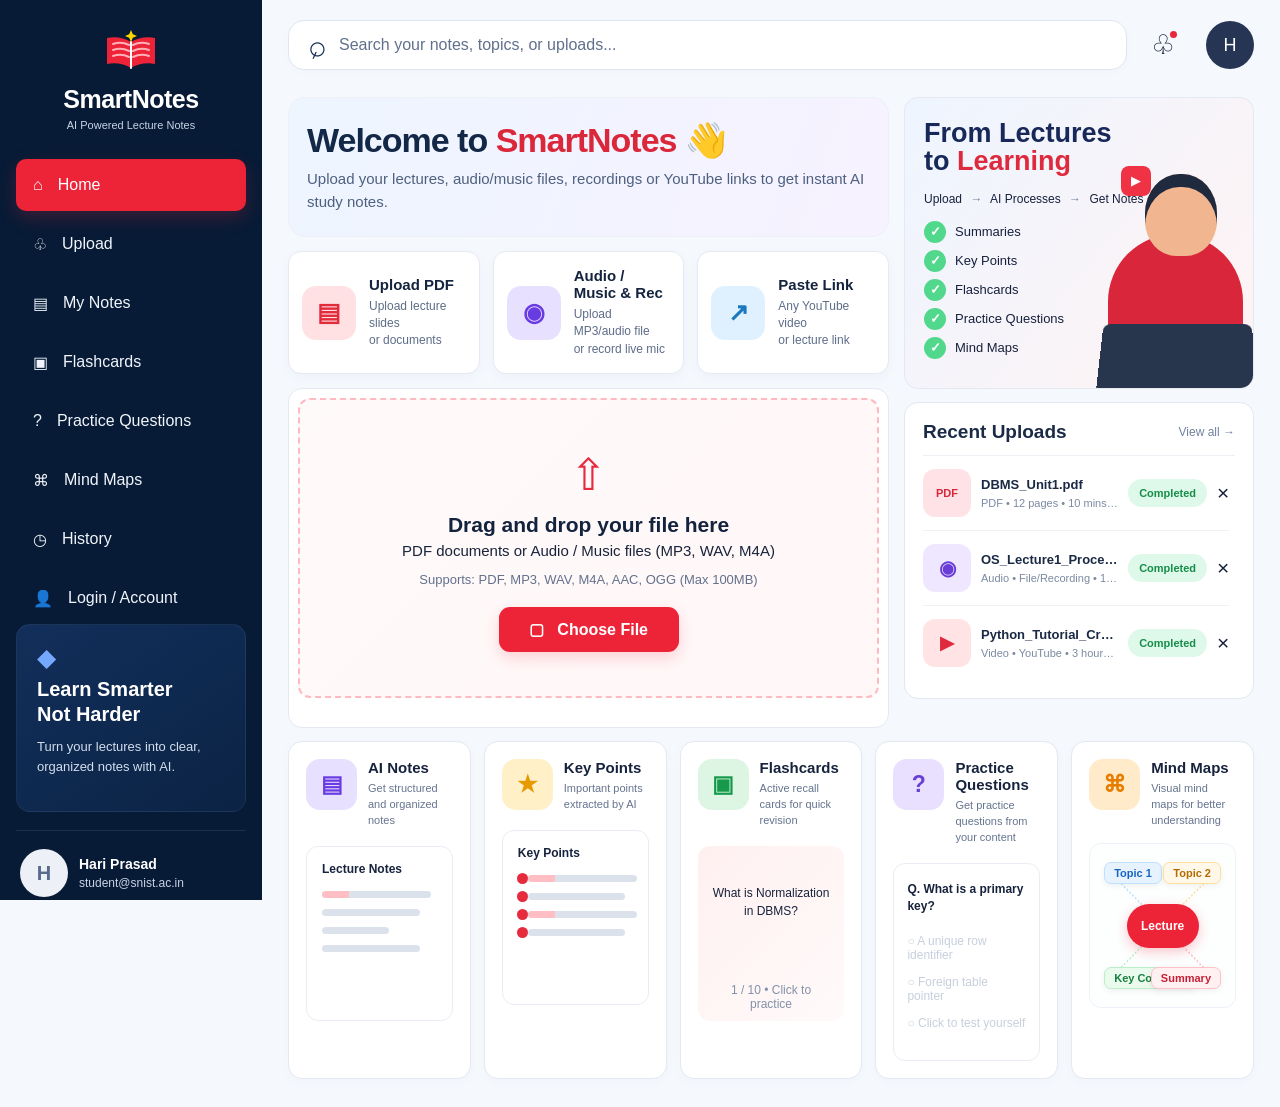
==== commit 21ce5ee2: "Fix all mobile UI and responsiveness issues" ====
--- a/index.html
+++ b/index.html
@@ -4,7 +4,7 @@
     <meta charset="UTF-8">
     <meta name="viewport" content="width=device-width, initial-scale=1.0">
     <title>SmartNotes - AI Powered Lecture Notes</title>
-    <link rel="stylesheet" href="style.css?v=5">
+    <link rel="stylesheet" href="style.css?v=6">
     <style>
 /* Modal overlay and boxes */
 .modal-overlay {
@@ -365,11 +365,47 @@
 
 <body>
 
+<!-- MOBILE TOP HEADER (VISIBLE ONLY ON MOBILE <= 768px) -->
+<header class="mobile-top-header">
+    <button class="mobile-menu-btn" id="mobileMenuBtn" onclick="toggleMobileSidebar()" aria-label="Open menu">☰</button>
+    <div class="mobile-brand" onclick="goDashboard()">
+        <div class="logo-mark">
+            <svg width="28" height="24" viewBox="0 0 60 52" fill="none" xmlns="http://www.w3.org/2000/svg">
+                <path d="M6 38C14 36 24 38 30 42C36 38 46 36 54 38V12C46 10 36 12 30 16C24 12 14 10 6 12V38Z" fill="#ED2438"/>
+                <path d="M30 16V42" stroke="#FFFFFF" stroke-width="2" stroke-linecap="round"/>
+                <path d="M12 18C18 16 24 17 28 19" stroke="#FFB0B8" stroke-width="2" stroke-linecap="round"/>
+                <path d="M48 18C42 16 36 17 32 19" stroke="#FFB0B8" stroke-width="2" stroke-linecap="round"/>
+                <path d="M30 4L31.8 8.2L36 10L31.8 11.8L30 16L28.2 11.8L24 10L28.2 8.2L30 4Z" fill="#FFD700"/>
+            </svg>
+        </div>
+        <h2>SmartNotes</h2>
+    </div>
+    <button class="mobile-user-btn" onclick="openLoginModal()" aria-label="Account / Login">
+        <div class="student-avatar" id="mobileAvatar">H</div>
+    </button>
+</header>
+
+<!-- BACKDROP OVERLAY FOR MOBILE SIDEBAR -->
+<div class="sidebar-backdrop" id="sidebarBackdrop" onclick="closeMobileSidebar()"></div>
+
 <aside class="sidebar" id="sidebar">
 
-    <button class="mobile-menu-btn" id="mobileMenuBtn" aria-label="Open menu">☰</button>
-
-    <!-- SMARTNOTES BRAND LOGO -->
+    <!-- MOBILE DRAWER CLOSE HEADER -->
+    <div class="sidebar-header-mobile">
+        <div class="brand-mobile">
+            <div class="logo-mark">
+                <svg width="28" height="24" viewBox="0 0 60 52" fill="none" xmlns="http://www.w3.org/2000/svg">
+                    <path d="M6 38C14 36 24 38 30 42C36 38 46 36 54 38V12C46 10 36 12 30 16C24 12 14 10 6 12V38Z" fill="#ED2438"/>
+                    <path d="M30 16V42" stroke="#FFFFFF" stroke-width="2" stroke-linecap="round"/>
+                    <path d="M30 4L31.8 8.2L36 10L31.8 11.8L30 16L28.2 11.8L24 10L28.2 8.2L30 4Z" fill="#FFD700"/>
+                </svg>
+            </div>
+            <strong>SmartNotes</strong>
+        </div>
+        <button class="sidebar-close-btn" onclick="closeMobileSidebar()" aria-label="Close menu">✕</button>
+    </div>
+
+    <!-- SMARTNOTES BRAND LOGO (DESKTOP) -->
     <div class="brand">
         <div class="logo-mark" aria-hidden="true" style="margin-bottom:6px;">
             <svg width="60" height="52" viewBox="0 0 60 52" fill="none" xmlns="http://www.w3.org/2000/svg">
@@ -399,6 +435,7 @@
         <button class="nav-item" onclick="openFeatureFromNav('practice_questions')">? <span>Practice Questions</span></button>
         <button class="nav-item" onclick="openFeatureFromNav('mindmap')">⌘ <span>Mind Maps</span></button>
         <button class="nav-item" onclick="openHistoryModal()">◷ <span>History</span></button>
+        <button class="nav-item" onclick="openLoginModal()">👤 <span>Login / Account</span></button>
     </nav>
 
     <div class="sidebar-card">
@@ -408,7 +445,7 @@
     </div>
 
     <!-- STUDENT PROFILE (CLICKABLE TO LOGIN / PROFILE) -->
-    <div class="student-profile" onclick="openLoginModal()" style="cursor:pointer;" title="Click to edit profile / log out">
+    <div class="student-profile" onclick="openLoginModal()" style="cursor:pointer;" title="Click to view account / sign in">
         <div class="student-avatar" id="sidebarAvatar">H</div>
         <div>
             <strong id="sidebarStudentName">Hari Prasad</strong>
@@ -630,9 +667,17 @@
                 </div>
             </div>
             <div class="mindmap-preview">
+                <svg class="mindmap-svg-lines" viewBox="0 0 280 160" preserveAspectRatio="none">
+                    <line x1="55" y1="36" x2="140" y2="80" stroke="#bfe1ff" stroke-width="2" stroke-dasharray="3,3" />
+                    <line x1="225" y1="36" x2="140" y2="80" stroke="#ffdf9c" stroke-width="2" stroke-dasharray="3,3" />
+                    <line x1="55" y1="124" x2="140" y2="80" stroke="#bdeecb" stroke-width="2" stroke-dasharray="3,3" />
+                    <line x1="225" y1="124" x2="140" y2="80" stroke="#ffc0c7" stroke-width="2" stroke-dasharray="3,3" />
+                </svg>
                 <div class="mind-center">Lecture</div>
-                <i class="node n1"></i><i class="node n2"></i>
-                <i class="node n3"></i><i class="node n4"></i>
+                <span class="node n1">Topic 1</span>
+                <span class="node n2">Topic 2</span>
+                <span class="node n3">Key Concepts</span>
+                <span class="node n4">Summary</span>
             </div>
         </article>
 
@@ -750,30 +795,86 @@
 </div>
 
 
-<!-- STUDENT LOGIN / ACCOUNT MODAL -->
+<!-- STUDENT LOGIN & ACCOUNT MODAL (FULL RESPONSIVE + SIGN IN / SIGN UP TABS) -->
 <div id="loginModal" class="modal-overlay" style="display:none;">
-  <div class="modal-box">
+  <div class="modal-box auth-modal-box">
     <div class="modal-header">
-      <h2>🎓 Student Profile & Login</h2>
-      <button class="modal-close" onclick="closeLoginModal()">✕</button>
+      <div class="modal-title-wrap">
+        <span class="auth-icon">🎓</span>
+        <div>
+          <h2 id="authModalHeaderTitle">Student Account</h2>
+          <small id="authModalSubtitle">Sign in to sync your study notes</small>
+        </div>
+      </div>
+      <button class="modal-close" onclick="closeLoginModal()" aria-label="Close modal">✕</button>
     </div>
-    <div class="modal-body">
-      <div class="form-group">
-        <label for="loginName">Student Full Name</label>
-        <input type="text" id="loginName" class="form-control" placeholder="e.g. Hari Prasad">
+    
+    <div class="auth-tabs">
+      <button type="button" class="auth-tab-btn active" id="tabSignInBtn" onclick="switchAuthTab('signin')">Sign In</button>
+      <button type="button" class="auth-tab-btn" id="tabSignUpBtn" onclick="switchAuthTab('signup')">Create Account</button>
+    </div>
+
+    <div class="modal-body auth-modal-body">
+      <!-- SIGN IN FORM -->
+      <form id="signInForm" onsubmit="handleSignInSubmit(event)">
+        <div class="form-group">
+          <label for="signInEmail">College Email</label>
+          <input type="email" id="signInEmail" class="form-control" placeholder="e.g. student@snist.ac.in" required>
+        </div>
+        <div class="form-group">
+          <div class="label-row">
+            <label for="signInPassword">Password</label>
+            <button type="button" class="btn-toggle-pw" onclick="togglePasswordVisibility('signInPassword', this)">👁️ Show</button>
+          </div>
+          <input type="password" id="signInPassword" class="form-control" placeholder="Enter your password" required>
+        </div>
+        <div class="form-options">
+          <label class="remember-label">
+            <input type="checkbox" id="rememberMe" checked> Remember me on this device
+          </label>
+        </div>
+        <button type="submit" class="btn-auth-primary">Sign In to SmartNotes</button>
+      </form>
+
+      <!-- SIGN UP FORM -->
+      <form id="signUpForm" onsubmit="handleSignUpSubmit(event)" style="display:none;">
+        <div class="form-group">
+          <label for="signUpName">Full Name</label>
+          <input type="text" id="signUpName" class="form-control" placeholder="e.g. Hari Prasad" required>
+        </div>
+        <div class="form-group">
+          <label for="signUpEmail">College Email</label>
+          <input type="email" id="signUpEmail" class="form-control" placeholder="e.g. student@snist.ac.in" required>
+        </div>
+        <div class="form-group">
+          <label for="signUpDepartment">Department / Branch</label>
+          <input type="text" id="signUpDepartment" class="form-control" placeholder="e.g. B.Tech Computer Science">
+        </div>
+        <div class="form-group">
+          <div class="label-row">
+            <label for="signUpPassword">Password</label>
+            <button type="button" class="btn-toggle-pw" onclick="togglePasswordVisibility('signUpPassword', this)">👁️ Show</button>
+          </div>
+          <input type="password" id="signUpPassword" class="form-control" placeholder="Create a secure password" required>
+        </div>
+        <button type="submit" class="btn-auth-primary" style="margin-top:10px;">Create Account</button>
+      </form>
+
+      <!-- CURRENT ACCOUNT STATUS (WHEN LOGGED IN) -->
+      <div id="authAccountStatus" style="margin-top:16px; padding:12px; background:#f0f5ff; border:1px solid #cbe0fc; border-radius:10px; font-size:12.5px; color:#1a457a; display:none;">
+        <strong>Logged in as:</strong> <span id="statusActiveUser">Hari Prasad</span><br>
+        <button type="button" onclick="logoutUser()" style="margin-top:8px; padding:4px 10px; background:#fff; border:1px solid #94b8e8; border-radius:6px; color:#c0152a; font-weight:600; font-size:12px; cursor:pointer;">🚪 Switch / Log Out</button>
       </div>
-      <div class="form-group">
-        <label for="loginEmail">College Email</label>
-        <input type="email" id="loginEmail" class="form-control" placeholder="e.g. hari@snist.ac.in">
-      </div>
-      <div class="form-group">
-        <label for="loginDepartment">Department / Branch</label>
-        <input type="text" id="loginDepartment" class="form-control" placeholder="e.g. B.Tech Computer Science">
+
+      <!-- BACKEND ARCHITECTURE NOTICE (HONORING AUTH INSTRUCTION) -->
+      <div style="margin-top:14px; padding:10px 12px; background:#f8fafc; border:1px dashed #cbd5e1; border-radius:8px; font-size:11.5px; line-height:1.5; color:#64748b;">
+        🔒 <strong>Auth Notice:</strong> Profile is stored in your secure local session. Multi-user server authentication requires SQLite table creation in <code>backend/app.py</code>.
       </div>
     </div>
-    <div class="modal-footer">
-      <button class="btn-yt-cancel" onclick="closeLoginModal()">Close</button>
-      <button class="btn-yt-generate" onclick="saveStudentProfile()">Save Profile</button>
+
+    <div class="auth-modal-footer">
+      <small id="authFooterHint">Need help? SmartNotes AI Study Assistant</small>
+      <button type="button" class="btn-auth-cancel" onclick="closeLoginModal()">Close</button>
     </div>
   </div>
 </div>
@@ -978,46 +1079,132 @@
 }
 
 /* =========================================
-   STUDENT PROFILE & LOGIN
+   STUDENT PROFILE & AUTHENTICATION (MOBILE & DESKTOP)
 ========================================= */
 function loadStudentProfile() {
     try {
         const stored = localStorage.getItem("smartnotes_user");
+        let name = "Hari Prasad";
+        let email = "student@snist.ac.in";
         if (stored) {
             const user = JSON.parse(stored);
-            document.getElementById("sidebarStudentName").textContent = user.name || "Hari Prasad";
-            document.getElementById("sidebarStudentEmail").textContent = user.email || "student@snist.ac.in";
-            const initial = (user.name || "H").charAt(0).toUpperCase();
-            document.getElementById("sidebarAvatar").textContent = initial;
-            document.getElementById("topbarAvatar").textContent = initial;
-            return;
+            name = user.name || name;
+            email = user.email || email;
+        }
+        document.getElementById("sidebarStudentName").textContent = name;
+        document.getElementById("sidebarStudentEmail").textContent = email;
+        const initial = name.charAt(0).toUpperCase();
+        if (document.getElementById("sidebarAvatar")) document.getElementById("sidebarAvatar").textContent = initial;
+        if (document.getElementById("topbarAvatar")) document.getElementById("topbarAvatar").textContent = initial;
+        if (document.getElementById("mobileAvatar")) document.getElementById("mobileAvatar").textContent = initial;
+        if (document.getElementById("statusActiveUser")) document.getElementById("statusActiveUser").textContent = `${name} (${email})`;
+        if (stored && document.getElementById("authAccountStatus")) {
+            document.getElementById("authAccountStatus").style.display = "block";
         }
     } catch(e) {}
 }
 
+function switchAuthTab(tab) {
+    const signInBtn = document.getElementById("tabSignInBtn");
+    const signUpBtn = document.getElementById("tabSignUpBtn");
+    const signInForm = document.getElementById("signInForm");
+    const signUpForm = document.getElementById("signUpForm");
+    const title = document.getElementById("authModalHeaderTitle");
+    const sub = document.getElementById("authModalSubtitle");
+
+    if (tab === 'signin') {
+        signInBtn.classList.add("active");
+        signUpBtn.classList.remove("active");
+        signInForm.style.display = "block";
+        signUpForm.style.display = "none";
+        title.textContent = "Student Sign In";
+        sub.textContent = "Access your saved notes and flashcards";
+    } else {
+        signUpBtn.classList.add("active");
+        signInBtn.classList.remove("active");
+        signUpForm.style.display = "block";
+        signInForm.style.display = "none";
+        title.textContent = "Create Student Account";
+        sub.textContent = "Start generating AI lecture notes today";
+    }
+}
+
+function togglePasswordVisibility(inputId, btn) {
+    const input = document.getElementById(inputId);
+    if (!input) return;
+    if (input.type === "password") {
+        input.type = "text";
+        btn.textContent = "🙈 Hide";
+    } else {
+        input.type = "password";
+        btn.textContent = "👁️ Show";
+    }
+}
+
 function openLoginModal() {
+    closeMobileSidebar();
     const modal = document.getElementById("loginModal");
     modal.style.display = "flex";
     const user = JSON.parse(localStorage.getItem("smartnotes_user") || "{}");
-    document.getElementById("loginName").value = user.name || "Hari Prasad";
-    document.getElementById("loginEmail").value = user.email || "student@snist.ac.in";
-    document.getElementById("loginDepartment").value = user.department || "B.Tech Computer Science";
+    if (user.email && document.getElementById("signInEmail")) {
+        document.getElementById("signInEmail").value = user.email;
+    }
+    if (user.name && document.getElementById("signUpName")) {
+        document.getElementById("signUpName").value = user.name;
+    }
+    if (user.email && document.getElementById("signUpEmail")) {
+        document.getElementById("signUpEmail").value = user.email;
+    }
+    if (user.department && document.getElementById("signUpDepartment")) {
+        document.getElementById("signUpDepartment").value = user.department;
+    }
 }
 
 function closeLoginModal() {
     document.getElementById("loginModal").style.display = "none";
 }
 
-function saveStudentProfile() {
-    const name = document.getElementById("loginName").value.trim() || "Student";
-    const email = document.getElementById("loginEmail").value.trim() || "student@snist.ac.in";
-    const department = document.getElementById("loginDepartment").value.trim();
+function handleSignInSubmit(e) {
+    e.preventDefault();
+    const email = document.getElementById("signInEmail").value.trim();
+    const stored = JSON.parse(localStorage.getItem("smartnotes_user") || "{}");
+    let name = stored.name || (email.split("@")[0].replace(/[._-]/g, ' ') || "Student");
+    name = name.split(' ').map(w => w.charAt(0).toUpperCase() + w.slice(1)).join(' ');
+
+    const updated = {
+        name: stored.email === email && stored.name ? stored.name : name,
+        email: email,
+        department: stored.department || "Computer Science"
+    };
+    localStorage.setItem("smartnotes_user", JSON.stringify(updated));
+    loadStudentProfile();
+    closeLoginModal();
+    showMessage("✅ Signed in successfully as " + updated.name);
+}
+
+function handleSignUpSubmit(e) {
+    e.preventDefault();
+    const name = document.getElementById("signUpName").value.trim() || "Student";
+    const email = document.getElementById("signUpEmail").value.trim() || "student@snist.ac.in";
+    const department = document.getElementById("signUpDepartment").value.trim() || "Computer Science";
 
     const user = { name, email, department };
     localStorage.setItem("smartnotes_user", JSON.stringify(user));
     loadStudentProfile();
     closeLoginModal();
-    showMessage("✅ Profile updated successfully!");
+    showMessage("🎉 Account created successfully! Welcome, " + name);
+}
+
+function logoutUser() {
+    localStorage.removeItem("smartnotes_user");
+    document.getElementById("sidebarStudentName").textContent = "Student";
+    document.getElementById("sidebarStudentEmail").textContent = "Not signed in";
+    if (document.getElementById("sidebarAvatar")) document.getElementById("sidebarAvatar").textContent = "S";
+    if (document.getElementById("topbarAvatar")) document.getElementById("topbarAvatar").textContent = "S";
+    if (document.getElementById("mobileAvatar")) document.getElementById("mobileAvatar").textContent = "S";
+    if (document.getElementById("authAccountStatus")) document.getElementById("authAccountStatus").style.display = "none";
+    closeLoginModal();
+    showMessage("ℹ️ You have signed out.");
 }
 
 /* =========================================
@@ -1625,11 +1812,48 @@
     });
 });
 
-const mobileMenuBtn = document.getElementById("mobileMenuBtn");
-const sidebar = document.getElementById("sidebar");
-mobileMenuBtn.addEventListener("click", function () {
-    sidebar.classList.toggle("menu-open");
-    mobileMenuBtn.textContent = sidebar.classList.contains("menu-open") ? "✕" : "☰";
+/* =========================================
+   MOBILE SIDEBAR DRAWER CONTROLLER
+========================================= */
+function toggleMobileSidebar() {
+    const sidebar = document.getElementById("sidebar");
+    const backdrop = document.getElementById("sidebarBackdrop");
+    const isOpen = sidebar.classList.toggle("menu-open");
+    if (backdrop) backdrop.classList.toggle("active", isOpen);
+    document.body.classList.toggle("sidebar-open", isOpen);
+}
+
+function closeMobileSidebar() {
+    const sidebar = document.getElementById("sidebar");
+    const backdrop = document.getElementById("sidebarBackdrop");
+    if (sidebar) sidebar.classList.remove("menu-open");
+    if (backdrop) backdrop.classList.remove("active");
+    document.body.classList.remove("sidebar-open");
+}
+
+function openMobileSidebar() {
+    const sidebar = document.getElementById("sidebar");
+    const backdrop = document.getElementById("sidebarBackdrop");
+    if (sidebar) sidebar.classList.add("menu-open");
+    if (backdrop) backdrop.classList.add("active");
+    document.body.classList.add("sidebar-open");
+}
+
+// Close sidebar on navigation item click or outside click
+document.querySelectorAll(".sidebar-nav button, .student-profile").forEach(el => {
+    el.addEventListener("click", () => {
+        closeMobileSidebar();
+    });
+});
+
+document.addEventListener("click", function(e) {
+    const sidebar = document.getElementById("sidebar");
+    const mobileBtn = document.getElementById("mobileMenuBtn");
+    if (sidebar && sidebar.classList.contains("menu-open")) {
+        if (!sidebar.contains(e.target) && (!mobileBtn || !mobileBtn.contains(e.target))) {
+            closeMobileSidebar();
+        }
+    }
 });
 
 // Modal outside clicks
--- a/style.css
+++ b/style.css
@@ -902,411 +902,63 @@
 }
 
 .mindmap-preview {
-    min-height: 175px;
-    margin-top: 17px;
+    min-height: 165px;
+    margin-top: 14px;
     position: relative;
+    border-radius: 12px;
+    background: #fdfefe;
+    border: 1px solid #edf2f9;
     overflow: hidden;
-    border-radius: 12px;
-    background: #fff;
+    display: flex;
+    align-items: center;
+    justify-content: center;
+}
+
+.mindmap-svg-lines {
+    position: absolute;
+    inset: 0;
+    width: 100%;
+    height: 100%;
+    pointer-events: none;
+    z-index: 1;
 }
 
 .mind-center {
     position: absolute;
-    top: 64px;
-    left: calc(50% - 35px);
-    width: 70px;
-    height: 48px;
+    top: 50%;
+    left: 50%;
+    transform: translate(-50%, -50%);
+    width: 72px;
+    height: 44px;
     display: grid;
     place-items: center;
-    border-radius: 50%;
-    background: #ffe4e7;
-    color: #e0273b;
+    border-radius: 22px;
+    background: #ed2438;
+    color: #fff;
     font-weight: 700;
-    font-size: 13px;
+    font-size: 12px;
+    box-shadow: 0 4px 12px rgba(237, 36, 56, 0.25);
     z-index: 2;
 }
 
 .node {
     position: absolute;
-    width: 45px;
-    height: 25px;
-    border-radius: 6px;
-}
-
-.n1 { top: 22px; left: 13px; background: #bfe1ff; }
-.n2 { top: 22px; right: 13px; background: #ffdf9c; }
-.n3 { bottom: 20px; left: 13px; background: #bdeecb; }
-.n4 { bottom: 20px; right: 13px; background: #ffc0c7; }
-
-@media (max-width: 1250px) {
-    .sidebar {
-        width: 235px;
-    }
-
-    .main {
-        margin-left: 235px;
-        width: calc(100% - 235px);
-        padding-left: 20px;
-        padding-right: 20px;
-    }
-
-    .dashboard-grid {
-        grid-template-columns: minmax(0, 1.75fr) minmax(315px, 1fr);
-    }
-
-    .features {
-        grid-template-columns: repeat(3, minmax(0, 1fr));
-    }
-}
-
-@media (max-width: 950px) {
-    .sidebar {
-        width: 210px;
-    }
-
-    .main {
-        margin-left: 210px;
-        width: calc(100% - 210px);
-    }
-
-    .dashboard-grid {
-        grid-template-columns: 1fr;
-    }
-
-    .dashboard-side {
-        display: grid;
-        grid-template-columns: 1fr 1fr;
-    }
-
-    .features {
-        grid-template-columns: repeat(2, minmax(0, 1fr));
-    }
-}
-
-@media (max-width: 700px) {
-    body {
-        overflow-x: hidden;
-    }
-
-    .sidebar {
-        position: fixed;
-        top: 0;
-        left: 0;
-        right: 0;
-        width: 100%;
-        height: 58px;
-        min-height: 58px;
-        padding: 8px 12px;
-        display: block;
-        overflow: visible;
-        z-index: 9999;
-    }
-
-    .mobile-menu-btn {
-        display: grid;
-        place-items: center;
-        position: absolute;
-        top: 11px;
-        left: 10px;
-        width: 36px;
-        height: 36px;
-        background: transparent;
-        color: #fff;
-        font-size: 24px;
-        cursor: pointer;
-        z-index: 10002;
-    }
-
-    .brand {
-        position: absolute;
-        top: 7px;
-        right: 12px;
-        left: auto;
-        margin: 0;
-        height: 44px;
-        flex-direction: row;
-        text-align: left;
-        gap: 7px;
-        z-index: 10001;
-    }
-
-    .logo-mark {
-        width: 34px;
-        height: 33px;
-        margin: 0;
-    }
-
-    .logo-mark span {
-        width: 9px;
-        height: 25px;
-    }
-
-    .logo-mark span:nth-child(1) { left: 7px; }
-    .logo-mark span:nth-child(2) { left: 15px; height: 30px; }
-    .logo-mark span:nth-child(3) { right: 4px; }
-
-    .brand h2 {
-        font-size: 16px;
-    }
-
-    .brand p {
-        font-size: 8px;
-        margin-top: 2px;
-        white-space: nowrap;
-    }
-
-    .sidebar-nav {
-        display: none;
-    }
-
-    .sidebar.menu-open .sidebar-nav {
-        position: fixed;
-        top: 58px;
-        left: 0;
-        width: 50vw;
-        max-height: calc(100vh - 58px);
-        padding: 10px 8px;
-        display: flex;
-        flex-direction: column;
-        gap: 4px;
-        overflow-y: auto;
-        background: #071b36;
-        border-radius: 0 0 12px 0;
-        box-shadow: 5px 5px 20px rgba(0,0,0,0.25);
-    }
-
-    .sidebar.menu-open .nav-item {
-        min-height: 40px;
-        width: 100%;
-        padding: 8px 9px;
-        gap: 8px;
-        border-radius: 8px;
-        font-size: 10px;
-    }
-
-    .sidebar.menu-open .sidebar-card,
-    .student-profile {
-        display: none;
-    }
-
-    .main {
-        width: 100%;
-        margin-left: 0;
-        padding: 73px 12px 20px;
-    }
-
-    .topbar {
-        margin-bottom: 13px;
-        gap: 10px;
-    }
-
-    .search-box {
-        height: 46px;
-        padding: 0 12px;
-        border-radius: 13px;
-    }
-
-    .search-box > span {
-        font-size: 26px;
-    }
-
-    .search-box input {
-        font-size: 13px;
-    }
-
-    .top-actions {
-        display: none;
-    }
-
-    .dashboard-grid {
-        grid-template-columns: 1fr;
-        gap: 12px;
-    }
-
-    .hero {
-        min-height: 0;
-        padding: 19px;
-        margin-bottom: 11px;
-    }
-
-    .hero h1 {
-        font-size: 23px;
-        letter-spacing: -0.5px;
-    }
-
-    .hero p {
-        font-size: 12px;
-        line-height: 1.55;
-    }
-
-    .quick-actions {
-        grid-template-columns: 1fr;
-        gap: 8px;
-    }
-
-    .quick-card {
-        min-height: 78px;
-    }
-
-    .quick-icon {
-        width: 46px;
-        height: 46px;
-    }
-
-    .upload-card {
-        padding: 6px;
-    }
-
-    .dropzone {
-        min-height: 250px;
-        padding: 18px;
-    }
-
-    .dropzone h2 {
-        font-size: 18px;
-    }
-
-    .dropzone p {
-        font-size: 13px;
-    }
-
-    .dropzone small {
-        font-size: 11px;
-    }
-
-    .choose-file {
-        min-width: 155px;
-        padding: 11px 18px;
-        font-size: 14px;
-    }
-
-    .dashboard-side {
-        display: flex;
-    }
-
-    .learning-card {
-        min-height: 270px;
-    }
-
-    .learning-copy h2 {
-        font-size: 23px;
-    }
-
-    .learning-illustration {
-        width: 45%;
-    }
-
-    .recent-card {
-        padding: 13px;
-    }
-
-    .recent-item {
-        grid-template-columns: 42px minmax(0,1fr) auto 10px;
-        gap: 7px;
-    }
-
-    .recent-icon {
-        width: 42px;
-        height: 42px;
-    }
-
-    .status {
-        padding: 6px 8px;
-        font-size: 9px;
-    }
-
-    .features {
-        grid-template-columns: 1fr 1fr;
-        gap: 8px;
-        margin-top: 10px;
-    }
-
-    .feature-card {
-        min-height: 235px;
-        padding: 12px;
-    }
-
-    .feature-heading {
-        gap: 7px;
-    }
-
-    .feature-icon {
-        width: 39px;
-        height: 39px;
-        font-size: 18px;
-    }
-
-    .feature-heading h3 {
-        font-size: 12px;
-    }
-
-    .feature-heading p {
-        font-size: 9px;
-    }
-
-    .mini-notes,
-    .flashcard-preview,
-    .question-preview,
-    .mindmap-preview {
-        min-height: 135px;
-        margin-top: 10px;
-    }
-}
-
-@media (max-width: 450px) {
-    .main {
-        padding-left: 9px;
-        padding-right: 9px;
-    }
-
-    .brand {
-        right: 8px;
-    }
-
-    .brand h2 {
-        font-size: 15px;
-    }
-
-    .brand p {
-        font-size: 7px;
-    }
-
-    .features {
-        grid-template-columns: 1fr 1fr;
-    }
-
-    .feature-card {
-        min-height: 215px;
-    }
-
-    .feature-heading p {
-        display: none;
-    }
-
-    .recent-info strong {
-        font-size: 11px;
-    }
-
-    .recent-info span {
-        font-size: 9px;
-    }
-
-    .status {
-        display: none;
-    }
-}
-
-button:focus-visible,
-input:focus-visible,
-.dropzone:focus-visible {
-    outline: 2px solid #4d90fe;
-    outline-offset: 2px;
-}
-
+    padding: 4px 9px;
+    border-radius: 7px;
+    font-size: 11px;
+    font-weight: 600;
+    z-index: 2;
+    box-shadow: 0 2px 6px rgba(0,0,0,0.06);
+    white-space: nowrap;
+}
+
+.n1 { top: 18px; left: 14px; background: #e7f2ff; color: #1665c1; border: 1px solid #bfe1ff; }
+.n2 { top: 18px; right: 14px; background: #fff8e8; color: #b46b00; border: 1px solid #ffdf9c; }
+.n3 { bottom: 18px; left: 14px; background: #eafbee; color: #15803d; border: 1px solid #bdeecb; }
+.n4 { bottom: 18px; right: 14px; background: #fff0f2; color: #c81e33; border: 1px solid #ffc0c7; }
 
 /* =========================================================
-   SMARTNOTES DOCUMENT WORKSPACE
-   Supports the existing document.html
+   SMARTNOTES DOCUMENT WORKSPACE (Desktop Base Styles)
 ========================================================= */
 
 .workspace {
@@ -1333,6 +985,10 @@
     color: #263752;
     cursor: pointer;
     font-weight: 600;
+    display: inline-flex;
+    align-items: center;
+    gap: 6px;
+    text-decoration: none;
 }
 
 .back-button:hover {
@@ -1617,8 +1273,9 @@
     background: #aab8cc;
 }
 
-/* Existing document.html sidebar uses nav button directly */
-.sidebar nav button {
+/* Base navigation button styles */
+.sidebar nav button,
+.sidebar .sidebar-nav button {
     width: 100%;
     min-height: 52px;
     padding: 10px 17px;
@@ -1632,40 +1289,329 @@
     text-align: left;
     font-size: 16px;
     transition: 0.2s ease;
-}
-
-.sidebar nav button:hover {
+    border: none;
+}
+
+.sidebar nav button:hover,
+.sidebar .sidebar-nav button:hover {
     background: rgba(255,255,255,0.08);
 }
 
-.sidebar nav button.active {
+.sidebar nav button.active,
+.sidebar .sidebar-nav button.active {
     background: #ed2438;
-}
-
-.sidebar .logo {
-    width: 50px;
-    height: 50px;
+    color: #fff;
+}
+
+/* =========================================
+   INTERACTIVE MIND MAP COMPONENT (Desktop & Mobile)
+========================================= */
+.mindmap-wrapper {
+    width: 100%;
+    display: flex;
+    flex-direction: column;
+    gap: 10px;
+}
+
+.mindmap-toolbar {
+    display: flex;
+    align-items: center;
+    justify-content: space-between;
+    flex-wrap: wrap;
+    gap: 8px;
+    padding: 10px 14px;
+    background: #f8fafc;
+    border: 1px solid #e2e8f0;
+    border-radius: 10px;
+}
+
+.mindmap-zoom-controls {
+    display: flex;
+    align-items: center;
+    gap: 6px;
+}
+
+.mindmap-zoom-controls button {
+    width: 32px;
+    height: 32px;
+    border-radius: 6px;
+    background: #fff;
+    border: 1px solid #cbd5e1;
+    color: #1e293b;
+    font-size: 15px;
+    font-weight: 700;
+    cursor: pointer;
     display: grid;
     place-items: center;
-    border-radius: 13px;
+    transition: 0.15s ease;
+}
+
+.mindmap-zoom-controls button:hover {
+    background: #edf2f7;
+    border-color: #94a3b8;
+}
+
+.mindmap-zoom-level {
+    font-size: 12px;
+    font-weight: 600;
+    color: #475569;
+    min-width: 44px;
+    text-align: center;
+}
+
+.mindmap-view-toggle {
+    display: flex;
+    align-items: center;
+    gap: 4px;
+    background: #e2e8f0;
+    padding: 3px;
+    border-radius: 8px;
+}
+
+.mindmap-view-toggle button {
+    padding: 5px 11px;
+    border-radius: 6px;
+    font-size: 11.5px;
+    font-weight: 600;
+    color: #475569;
+    background: transparent;
+    cursor: pointer;
+    border: none;
+    transition: 0.15s ease;
+}
+
+.mindmap-view-toggle button.active {
+    background: #fff;
+    color: #0f172a;
+    box-shadow: 0 1px 3px rgba(0,0,0,0.1);
+}
+
+.mindmap-canvas-container {
+    width: 100%;
+    min-height: 420px;
+    max-height: 560px;
+    overflow: auto;
+    background: #f8fafc;
+    border: 1px solid #e2e8f0;
+    border-radius: 12px;
+    position: relative;
+    touch-action: pan-x pan-y;
+    -webkit-overflow-scrolling: touch;
+    padding: 16px;
+    display: flex;
+    justify-content: center;
+}
+
+.mindmap-svg-viewport {
+    min-width: 780px;
+    min-height: 480px;
+    width: 100%;
+    height: 100%;
+    transition: transform 0.15s ease-out;
+}
+
+.mindmap-outline-container {
+    display: none;
+    background: #fff;
+    border: 1px solid #e2e8f0;
+    border-radius: 12px;
+    padding: 16px 20px;
+    font-family: inherit;
+    font-size: 13px;
+    line-height: 1.75;
+    color: #1e293b;
+    max-height: 500px;
+    overflow-y: auto;
+    white-space: pre-wrap;
+}
+
+/* =========================================
+   AUTH MODAL STYLING (Login & Sign Up)
+========================================= */
+.auth-modal-box {
+    max-width: 440px !important;
+}
+
+.modal-title-wrap {
+    display: flex;
+    align-items: center;
+    gap: 12px;
+}
+
+.modal-title-wrap .auth-icon {
+    font-size: 24px;
+}
+
+.modal-title-wrap h2 {
+    font-size: 16.5px;
+    color: #0f172a;
+    margin: 0;
+}
+
+.modal-title-wrap small {
+    font-size: 11px;
+    color: #64748b;
+    display: block;
+    margin-top: 2px;
+}
+
+.auth-tabs {
+    display: flex;
+    border-bottom: 1px solid #e2e8f0;
+    background: #f8fafc;
+}
+
+.auth-tab-btn {
+    flex: 1;
+    padding: 12px;
+    font-size: 13.5px;
+    font-weight: 600;
+    color: #64748b;
+    background: transparent;
+    border: none;
+    border-bottom: 2px solid transparent;
+    cursor: pointer;
+    transition: 0.15s ease;
+}
+
+.auth-tab-btn.active {
+    color: #ed2438;
+    border-bottom-color: #ed2438;
+    background: #fff;
+}
+
+.auth-modal-body {
+    padding: 20px;
+}
+
+.label-row {
+    display: flex;
+    align-items: center;
+    justify-content: space-between;
+    margin-bottom: 6px;
+}
+
+.btn-toggle-pw {
+    background: transparent;
+    border: none;
+    font-size: 11.5px;
+    color: #475569;
+    cursor: pointer;
+    padding: 2px 4px;
+}
+
+.btn-toggle-pw:hover {
+    color: #0f172a;
+}
+
+.form-options {
+    margin: 12px 0 18px;
+    font-size: 13px;
+    color: #475569;
+}
+
+.remember-label {
+    display: inline-flex;
+    align-items: center;
+    gap: 8px;
+    cursor: pointer;
+}
+
+.btn-auth-primary {
+    width: 100%;
+    padding: 13px;
+    border-radius: 10px;
     background: #ed2438;
-    color: white;
-    font-size: 17px;
-    font-weight: 800;
-}
-
-.sidebar .brand {
-    flex-direction: row;
-    text-align: left;
-    justify-content: flex-start;
-}
-
-.sidebar .brand > div:last-child {
-    min-width: 0;
-}
-
-/* Mobile document workspace */
+    color: #fff;
+    font-size: 14.5px;
+    font-weight: 700;
+    border: none;
+    cursor: pointer;
+    box-shadow: 0 4px 14px rgba(237, 36, 56, 0.22);
+    transition: 0.15s ease;
+}
+
+.btn-auth-primary:hover {
+    background: #d61e32;
+    transform: translateY(-1px);
+}
+
+.auth-modal-footer {
+    display: flex;
+    align-items: center;
+    justify-content: space-between;
+    padding: 12px 20px;
+    background: #f8fafc;
+    border-top: 1px solid #edf0f5;
+}
+
+.auth-modal-footer small {
+    font-size: 11px;
+    color: #64748b;
+}
+
+.btn-auth-cancel {
+    padding: 8px 16px;
+    border-radius: 8px;
+    background: #fff;
+    color: #475569;
+    font-size: 12.5px;
+    font-weight: 600;
+    border: 1px solid #cbd5e1;
+    cursor: pointer;
+}
+
+.btn-auth-cancel:hover {
+    background: #f1f5f9;
+}
+
+/* Accessibility */
+button:focus-visible,
+input:focus-visible,
+.dropzone:focus-visible {
+    outline: 2px solid #4d90fe;
+    outline-offset: 2px;
+}
+
+/* Mobile top header & sidebar backdrop elements (hidden on desktop) */
+.mobile-top-header {
+    display: none;
+}
+
+.sidebar-backdrop {
+    display: none;
+}
+
+.sidebar-header-mobile {
+    display: none;
+}
+
+/* =========================================================
+   CASCADING RESPONSIVE MEDIA QUERIES
+   (1250px -> 950px -> 768px -> 480px)
+========================================================= */
+
+/* --- TABLETS / SMALL LAPTOPS (<= 1250px) --- */
 @media (max-width: 1250px) {
+    .sidebar {
+        width: 235px;
+    }
+
+    .main {
+        margin-left: 235px;
+        width: calc(100% - 235px);
+        padding-left: 20px;
+        padding-right: 20px;
+    }
+
+    .dashboard-grid {
+        grid-template-columns: minmax(0, 1.75fr) minmax(315px, 1fr);
+    }
+
+    .features {
+        grid-template-columns: repeat(3, minmax(0, 1fr));
+    }
+
     .workspace {
         margin-left: 235px;
         width: calc(100% - 235px);
@@ -1676,7 +1622,33 @@
     }
 }
 
+/* --- SMALL TABLETS / PORTRAIT TABLETS (<= 950px) --- */
 @media (max-width: 950px) {
+    .sidebar {
+        width: 210px;
+    }
+
+    .main {
+        margin-left: 210px;
+        width: calc(100% - 210px);
+        padding-left: 16px;
+        padding-right: 16px;
+    }
+
+    .dashboard-grid {
+        grid-template-columns: 1fr;
+    }
+
+    .dashboard-side {
+        display: grid;
+        grid-template-columns: 1fr 1fr;
+        gap: 14px;
+    }
+
+    .features {
+        grid-template-columns: repeat(2, minmax(0, 1fr));
+    }
+
     .workspace {
         margin-left: 210px;
         width: calc(100% - 210px);
@@ -1688,142 +1660,695 @@
     }
 
     .document-panel {
-        min-height: 520px;
+        min-height: 480px;
     }
 
     .ai-panel {
-        height: 680px;
-        min-height: 680px;
-    }
-}
-
-@media (max-width: 700px) {
-    .sidebar nav button {
-        min-height: 40px;
-        padding: 8px 9px;
-        gap: 8px;
-        font-size: 10px;
-    }
-
-    .sidebar .brand {
-        position: absolute;
-        top: 7px;
-        right: 12px;
-        left: auto;
-        height: 44px;
+        height: auto;
+        min-height: 600px;
+    }
+}
+
+/* --- MOBILE DEVICES (<= 768px) --- */
+@media (max-width: 768px) {
+    html, body {
+        width: 100% !important;
+        max-width: 100vw !important;
+        overflow-x: hidden !important;
+    }
+
+    body.sidebar-open {
+        overflow: hidden !important;
+        touch-action: none;
+    }
+
+    /* Fixed Mobile Header */
+    .mobile-top-header {
+        display: flex !important;
+        align-items: center;
+        justify-content: space-between;
+        position: fixed;
+        top: 0;
+        left: 0;
+        right: 0;
+        height: 56px;
+        background: #08162b;
+        border-bottom: 1px solid rgba(255, 255, 255, 0.08);
+        padding: 0 14px;
+        z-index: 9990;
+        box-shadow: 0 2px 12px rgba(0, 0, 0, 0.28);
+    }
+
+    .mobile-menu-btn {
+        width: 40px;
+        height: 40px;
+        border-radius: 9px;
+        background: rgba(255, 255, 255, 0.08);
+        color: #fff;
+        font-size: 20px;
+        display: grid;
+        place-items: center;
+        border: none;
+        cursor: pointer;
+    }
+
+    .mobile-brand {
+        display: flex;
+        align-items: center;
+        gap: 9px;
+        cursor: pointer;
+    }
+
+    .mobile-brand .logo-mark {
+        width: 28px !important;
+        height: 24px !important;
+        margin: 0 !important;
+    }
+
+    .mobile-brand .logo-mark svg {
+        width: 28px !important;
+        height: 24px !important;
+    }
+
+    .mobile-brand h2 {
+        font-size: 16px;
+        color: #fff;
         margin: 0;
-        flex-direction: row;
-        text-align: left;
-    }
-
-    .sidebar .logo {
+        font-weight: 700;
+        letter-spacing: -0.3px;
+    }
+
+    .mobile-user-btn {
+        background: transparent;
+        border: none;
+        cursor: pointer;
+        padding: 0;
+    }
+
+    .mobile-user-btn .student-avatar {
         width: 34px;
         height: 34px;
-        border-radius: 9px;
-        font-size: 11px;
-    }
-
+        border-radius: 50%;
+        background: #ed2438;
+        color: #fff;
+        font-size: 13px;
+        font-weight: 700;
+        display: grid;
+        place-items: center;
+        box-shadow: 0 2px 8px rgba(237, 36, 56, 0.3);
+    }
+
+    /* Dark Transparent Backdrop behind sidebar */
+    .sidebar-backdrop {
+        display: block !important;
+        position: fixed;
+        inset: 0;
+        background: rgba(4, 10, 24, 0.65);
+        backdrop-filter: blur(3px);
+        -webkit-backdrop-filter: blur(3px);
+        z-index: 9995;
+        opacity: 0;
+        pointer-events: none;
+        transition: opacity 0.25s ease;
+    }
+
+    .sidebar-backdrop.active {
+        opacity: 1;
+        pointer-events: auto;
+    }
+
+    /* Full-Height Mobile Drawer Navigation */
+    .sidebar {
+        position: fixed !important;
+        top: 0 !important;
+        left: 0 !important;
+        bottom: 0 !important;
+        width: 280px !important;
+        max-width: 82vw !important;
+        height: 100vh !important;
+        height: 100dvh !important;
+        background: #08162b !important;
+        z-index: 9999 !important;
+        transform: translateX(-100%) !important;
+        transition: transform 0.28s cubic-bezier(0.16, 1, 0.3, 1) !important;
+        display: flex !important;
+        flex-direction: column !important;
+        padding: 16px 14px 20px !important;
+        box-shadow: 10px 0 32px rgba(0,0,0,0.55) !important;
+        overflow-y: auto !important;
+        overflow-x: hidden !important;
+    }
+
+    .sidebar.menu-open {
+        transform: translateX(0) !important;
+    }
+
+    /* Drawer header inside sidebar */
+    .sidebar-header-mobile {
+        display: flex !important;
+        align-items: center;
+        justify-content: space-between;
+        padding-bottom: 14px;
+        margin-bottom: 12px;
+        border-bottom: 1px solid rgba(255, 255, 255, 0.08);
+    }
+
+    .sidebar-header-mobile .brand-mobile {
+        display: flex;
+        align-items: center;
+        gap: 8px;
+    }
+
+    .sidebar-header-mobile .logo-mark {
+        width: 28px !important;
+        height: 24px !important;
+        margin: 0 !important;
+    }
+
+    .sidebar-header-mobile .logo-mark svg {
+        width: 28px !important;
+        height: 24px !important;
+    }
+
+    .sidebar-header-mobile strong {
+        font-size: 16px;
+        color: #fff;
+    }
+
+    .sidebar-close-btn {
+        width: 36px;
+        height: 36px;
+        border-radius: 8px;
+        background: rgba(255, 255, 255, 0.08);
+        color: #fff;
+        font-size: 18px;
+        display: grid;
+        place-items: center;
+        border: none;
+        cursor: pointer;
+    }
+
+    .sidebar-close-btn:hover {
+        background: rgba(255, 255, 255, 0.18);
+    }
+
+    /* Hide desktop brand and desktop-only buttons inside mobile drawer */
+    .sidebar > .brand,
+    .sidebar > #mobileMenuBtn {
+        display: none !important;
+    }
+
+    .sidebar .sidebar-nav,
+    .sidebar nav {
+        display: flex !important;
+        flex-direction: column !important;
+        gap: 6px !important;
+        flex: 1 !important;
+    }
+
+    .sidebar .nav-item,
+    .sidebar nav button {
+        min-height: 44px !important;
+        padding: 10px 14px !important;
+        font-size: 13.5px !important;
+        border-radius: 9px !important;
+        display: flex !important;
+        align-items: center !important;
+        gap: 12px !important;
+        color: #cbd5e1 !important;
+    }
+
+    .sidebar .nav-item:hover,
+    .sidebar nav button:hover,
+    .sidebar .nav-item.active,
+    .sidebar nav button.active {
+        background: #ed2438 !important;
+        color: #ffffff !important;
+    }
+
+    .sidebar-card {
+        display: none !important;
+    }
+
+    .student-profile {
+        margin-top: auto !important;
+        padding: 12px !important;
+        background: rgba(255, 255, 255, 0.05) !important;
+        border: 1px solid rgba(255, 255, 255, 0.08) !important;
+        border-radius: 10px !important;
+        display: flex !important;
+        align-items: center !important;
+        gap: 10px !important;
+    }
+
+    /* --- DASHBOARD MOBILE ALIGNMENT FIX (Bug 2) --- */
+    .main {
+        width: 100% !important;
+        max-width: 100vw !important;
+        margin-left: 0 !important;
+        padding: 70px 14px 28px !important;
+        box-sizing: border-box !important;
+    }
+
+    .topbar {
+        width: 100% !important;
+        margin-bottom: 12px !important;
+    }
+
+    .top-actions {
+        display: none !important;
+    }
+
+    .search-box {
+        width: 100% !important;
+        height: 44px !important;
+        padding: 0 12px !important;
+        border-radius: 10px !important;
+    }
+
+    .dashboard-grid {
+        width: 100% !important;
+        grid-template-columns: 1fr !important;
+        gap: 14px !important;
+        margin: 0 !important;
+    }
+
+    .hero {
+        width: 100% !important;
+        min-height: auto !important;
+        padding: 18px 16px !important;
+        margin-bottom: 12px !important;
+        border-radius: 14px !important;
+    }
+
+    .hero h1 {
+        font-size: 21px !important;
+        letter-spacing: -0.3px !important;
+        margin-bottom: 5px !important;
+    }
+
+    .hero p {
+        font-size: 12.5px !important;
+        line-height: 1.5 !important;
+    }
+
+    .quick-actions {
+        width: 100% !important;
+        grid-template-columns: 1fr !important;
+        gap: 10px !important;
+        margin-bottom: 12px !important;
+    }
+
+    .quick-card {
+        min-height: 64px !important;
+        padding: 12px 14px !important;
+        gap: 12px !important;
+        border-radius: 12px !important;
+    }
+
+    .quick-icon {
+        width: 44px !important;
+        height: 44px !important;
+        font-size: 21px !important;
+        border-radius: 10px !important;
+    }
+
+    .quick-card strong {
+        font-size: 14px !important;
+    }
+
+    .quick-card p {
+        font-size: 11.5px !important;
+        margin-top: 2px !important;
+    }
+
+    .upload-card {
+        width: 100% !important;
+        padding: 8px !important;
+        border-radius: 12px !important;
+    }
+
+    .dropzone {
+        width: 100% !important;
+        min-height: 185px !important;
+        padding: 18px 12px !important;
+        border-radius: 10px !important;
+    }
+
+    .upload-cloud {
+        width: 44px !important;
+        height: 44px !important;
+        font-size: 32px !important;
+        margin-bottom: 4px !important;
+    }
+
+    .dropzone h2 {
+        font-size: 16px !important;
+    }
+
+    .dropzone p {
+        font-size: 12.5px !important;
+        margin-top: 3px !important;
+    }
+
+    .dropzone small {
+        font-size: 10.5px !important;
+        margin-top: 6px !important;
+    }
+
+    .choose-file {
+        min-width: 145px !important;
+        padding: 11px 20px !important;
+        font-size: 14px !important;
+        margin-top: 12px !important;
+        border-radius: 9px !important;
+    }
+
+    .dashboard-side {
+        width: 100% !important;
+        display: flex !important;
+        flex-direction: column !important;
+        gap: 14px !important;
+    }
+
+    .learning-card {
+        width: 100% !important;
+        min-height: auto !important;
+        padding: 16px !important;
+        border-radius: 12px !important;
+    }
+
+    .learning-illustration {
+        display: none !important;
+    }
+
+    .learning-copy h2 {
+        font-size: 18px !important;
+    }
+
+    .learning-copy ul {
+        margin-top: 10px !important;
+        gap: 5px !important;
+    }
+
+    .learning-copy li {
+        font-size: 12px !important;
+    }
+
+    .recent-card {
+        width: 100% !important;
+        padding: 16px !important;
+        border-radius: 12px !important;
+    }
+
+    .recent-header h2 {
+        font-size: 16px !important;
+    }
+
+    .recent-list {
+        max-height: 225px !important;
+    }
+
+    .recent-item {
+        grid-template-columns: 38px minmax(0, 1fr) auto 24px !important;
+        gap: 8px !important;
+        padding: 11px 0 !important;
+    }
+
+    .recent-icon {
+        width: 38px !important;
+        height: 38px !important;
+        font-size: 10px !important;
+        border-radius: 8px !important;
+    }
+
+    .recent-info strong {
+        font-size: 13px !important;
+        max-width: 145px !important;
+        white-space: nowrap !important;
+        overflow: hidden !important;
+        text-overflow: ellipsis !important;
+        display: block !important;
+    }
+
+    .recent-info span {
+        font-size: 10.5px !important;
+    }
+
+    .status {
+        padding: 4px 6px !important;
+        font-size: 8.5px !important;
+    }
+
+    .features {
+        width: 100% !important;
+        grid-template-columns: 1fr !important;
+        gap: 12px !important;
+        margin-top: 14px !important;
+    }
+
+    .feature-card {
+        width: 100% !important;
+        min-height: auto !important;
+        padding: 16px !important;
+        border-radius: 12px !important;
+    }
+
+    .mini-notes,
+    .flashcard-preview,
+    .question-preview,
+    .mindmap-preview {
+        min-height: 95px !important;
+        margin-top: 10px !important;
+        padding: 12px !important;
+    }
+
+    /* --- WORKSPACE MOBILE ALIGNMENT FIX (Bug 2) --- */
     .workspace {
-        width: 100%;
-        margin-left: 0;
-        padding: 70px 10px 18px;
+        width: 100% !important;
+        max-width: 100vw !important;
+        margin-left: 0 !important;
+        padding: 70px 12px 28px !important;
+        box-sizing: border-box !important;
     }
 
     .workspace-topbar {
-        min-height: 45px;
-        gap: 7px;
-        margin-bottom: 9px;
+        width: 100% !important;
+        min-height: 48px !important;
+        padding: 8px 12px !important;
+        gap: 8px !important;
+        margin-bottom: 12px !important;
+        border-radius: 12px !important;
     }
 
     .back-button {
-        padding: 8px 9px;
-        font-size: 10px;
-    }
-
-    .document-title > span {
-        font-size: 17px;
+        padding: 7px 10px !important;
+        font-size: 11.5px !important;
+        border-radius: 8px !important;
+        white-space: nowrap !important;
+    }
+
+    .document-title {
+        gap: 6px !important;
+        overflow: hidden !important;
     }
 
     .document-title strong {
-        font-size: 11px;
+        font-size: 12.5px !important;
+        max-width: 135px !important;
+        white-space: nowrap !important;
+        overflow: hidden !important;
+        text-overflow: ellipsis !important;
+        display: block !important;
     }
 
     .document-title small {
-        font-size: 8px;
-    }
-
-    .more-button {
-        width: 32px;
-        height: 32px;
+        font-size: 9.5px !important;
     }
 
     .workspace-grid {
-        grid-template-columns: 1fr;
-        gap: 10px;
+        width: 100% !important;
+        grid-template-columns: 1fr !important;
+        gap: 14px !important;
+        margin: 0 !important;
     }
 
     .document-panel {
-        min-height: 450px;
+        width: 100% !important;
+        min-height: auto !important;
+        max-height: 250px !important;
+        display: flex !important;
+        flex-direction: column !important;
+        border-radius: 12px !important;
+    }
+
+    .document-panel .panel-header {
+        padding: 10px 14px !important;
+        min-height: auto !important;
+    }
+
+    .document-panel .panel-header h2 {
+        font-size: 13.5px !important;
+    }
+
+    .document-content {
+        width: 100% !important;
+        flex: 1 !important;
+        max-height: 180px !important;
+        padding: 12px 14px !important;
+        font-size: 12px !important;
+        line-height: 1.6 !important;
     }
 
     .ai-panel {
-        height: 650px;
-        min-height: 650px;
-    }
-
-    .panel-header {
-        min-height: 58px;
-        padding: 12px;
-    }
-
-    .panel-header h2 {
-        font-size: 13px;
-    }
-
-    .panel-header p {
-        font-size: 9px;
-    }
-
-    .document-content {
-        padding: 14px;
-        font-size: 11px;
-        line-height: 1.65;
+        width: 100% !important;
+        min-height: 480px !important;
+        height: auto !important;
+        border-radius: 12px !important;
+    }
+
+    .ai-panel .panel-header {
+        padding: 10px 14px !important;
+        min-height: auto !important;
+    }
+
+    .ai-panel .panel-header h2 {
+        font-size: 14.5px !important;
     }
 
     .ai-tools {
-        gap: 7px;
-        padding: 9px;
+        width: 100% !important;
+        grid-template-columns: 1fr 1fr !important;
+        gap: 7px !important;
+        padding: 9px !important;
     }
 
     .ai-tool {
-        min-height: 62px;
-        padding: 8px;
+        min-height: 54px !important;
+        padding: 7px 9px !important;
+        gap: 7px !important;
+        border-radius: 9px !important;
     }
 
     .ai-tool > span {
-        width: 30px;
-        height: 30px;
-        flex-basis: 30px;
-        font-size: 14px;
+        width: 28px !important;
+        height: 28px !important;
+        flex-basis: 28px !important;
+        font-size: 14px !important;
     }
 
     .ai-tool strong {
-        font-size: 10px;
+        font-size: 11.5px !important;
+        line-height: 1.2 !important;
     }
 
     .ai-tool small {
-        font-size: 8px;
+        display: none !important;
     }
 
     .ai-output {
-        margin: 9px;
+        width: calc(100% - 18px) !important;
+        margin: 9px !important;
+        border-radius: 10px !important;
+    }
+
+    .ai-output-header {
+        padding: 10px 12px !important;
+    }
+
+    .ai-output-header h2 {
+        font-size: 13.5px !important;
     }
 
     #aiOutput {
-        padding: 13px;
+        padding: 12px !important;
+        max-height: 520px !important;
+        overflow-y: auto !important;
     }
 
     .ai-result-text {
-        font-size: 11px;
-    }
-}
+        font-size: 12.5px !important;
+        line-height: 1.65 !important;
+    }
+
+    /* --- MODALS ON MOBILE --- */
+    .modal-overlay {
+        padding: 12px !important;
+    }
+
+    .modal-box {
+        width: 100% !important;
+        max-width: 480px !important;
+        max-height: 88vh !important;
+        display: flex !important;
+        flex-direction: column !important;
+        border-radius: 14px !important;
+    }
+
+    .modal-header {
+        padding: 14px 16px !important;
+    }
+
+    .modal-body {
+        padding: 14px 16px !important;
+        overflow-y: auto !important;
+        flex: 1 !important;
+        -webkit-overflow-scrolling: touch !important;
+    }
+
+    .form-control {
+        font-size: 16px !important; /* Prevents auto zoom in iOS */
+        padding: 11px 13px !important;
+    }
+
+    .mindmap-canvas-container {
+        min-height: 360px !important;
+        max-height: 480px !important;
+        padding: 10px !important;
+    }
+}
+
+/* --- SMALL MOBILES (<= 480px) --- */
+@media (max-width: 480px) {
+    .main,
+    .workspace {
+        padding-left: 10px !important;
+        padding-right: 10px !important;
+    }
+
+    .mobile-brand h2 {
+        font-size: 15px !important;
+    }
+
+    .hero h1 {
+        font-size: 19px !important;
+    }
+
+    .quick-card {
+        padding: 10px 12px !important;
+    }
+
+    .document-title strong {
+        max-width: 115px !important;
+    }
+
+    .ai-tools {
+        gap: 6px !important;
+        padding: 7px !important;
+    }
+
+    .ai-tool {
+        min-height: 50px !important;
+        padding: 6px 7px !important;
+    }
+
+    .ai-tool strong {
+        font-size: 11px !important;
+    }
+
+    .mindmap-toolbar {
+        padding: 8px 10px !important;
+    }
+}
+
+
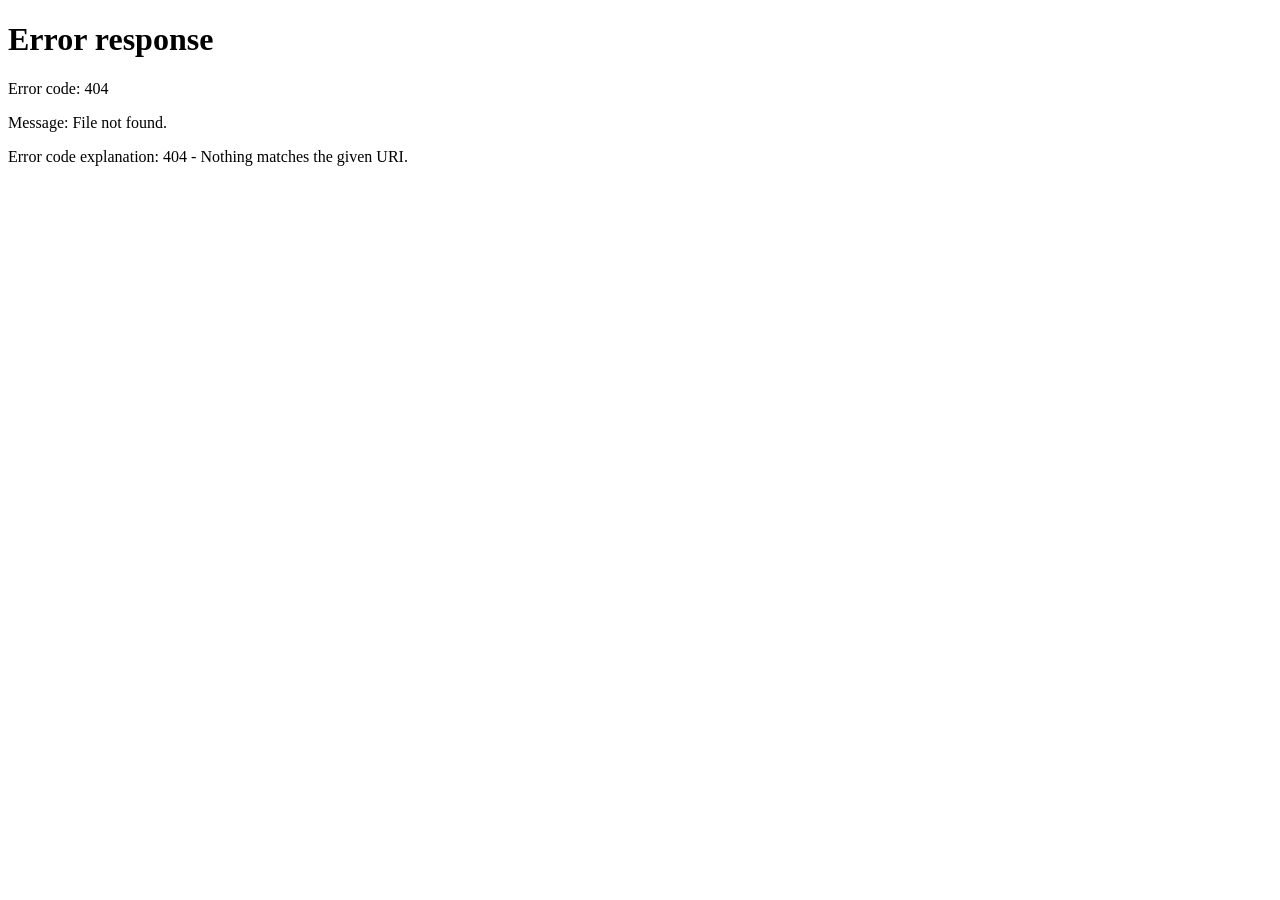
==== commit 2c0028f2: "feat: complete user authentication, smartnotes.se redesign, and per-user data isolation" ====
--- a/index.html
+++ b/index.html
@@ -380,7 +380,7 @@
         </div>
         <h2>SmartNotes</h2>
     </div>
-    <button class="mobile-user-btn" onclick="openLoginModal()" aria-label="Account / Login">
+    <button class="mobile-user-btn" onclick="logoutUser()" aria-label="Logout">
         <div class="student-avatar" id="mobileAvatar">H</div>
     </button>
 </header>
@@ -435,7 +435,7 @@
         <button class="nav-item" onclick="openFeatureFromNav('practice_questions')">? <span>Practice Questions</span></button>
         <button class="nav-item" onclick="openFeatureFromNav('mindmap')">⌘ <span>Mind Maps</span></button>
         <button class="nav-item" onclick="openHistoryModal()">◷ <span>History</span></button>
-        <button class="nav-item" onclick="openLoginModal()">👤 <span>Login / Account</span></button>
+        <button class="nav-item" onclick="logoutUser()">🚪 <span>Logout</span></button>
     </nav>
 
     <div class="sidebar-card">
@@ -444,12 +444,12 @@
         <p>Turn your lectures into clear, organized notes with AI.</p>
     </div>
 
-    <!-- STUDENT PROFILE (CLICKABLE TO LOGIN / PROFILE) -->
-    <div class="student-profile" onclick="openLoginModal()" style="cursor:pointer;" title="Click to view account / sign in">
+    <!-- STUDENT PROFILE -->
+    <div class="student-profile" style="cursor:default;" title="Logged in account">
         <div class="student-avatar" id="sidebarAvatar">H</div>
         <div>
-            <strong id="sidebarStudentName">Hari Prasad</strong>
-            <span id="sidebarStudentEmail">student@snist.ac.in</span>
+            <strong id="sidebarStudentName">Loading...</strong>
+            <span id="sidebarStudentEmail"></span>
         </div>
     </div>
 </aside>
@@ -473,7 +473,7 @@
                 ♧
                 <i></i>
             </button>
-            <div class="profile" id="topbarAvatar" onclick="openLoginModal()" style="cursor:pointer;" title="Account / Login">H</div>
+            <div class="profile" id="topbarAvatar" style="cursor:pointer;" title="Logged in" onclick="logoutUser()">H</div>
         </div>
     </header>
 
@@ -484,8 +484,17 @@
 
             <section class="hero">
                 <div>
-                    <h1>Welcome to <span>SmartNotes</span> 👋</h1>
-                    <p>Upload your lectures, audio/music files, recordings or YouTube links to get instant AI study notes.</p>
+                    <div class="hero-badge">
+                        <span class="badge-dot"></span>
+                        <span>AI Lecture Intelligence Platform</span>
+                    </div>
+                    <h1>Turn Lectures into <span>Clarity & Knowledge</span></h1>
+                    <p>Instant AI transcription, structured study notes, active-recall flashcards, and interactive mind maps from any lecture PDF, audio recording, or YouTube link.</p>
+                    <div class="hero-pills">
+                        <span class="hero-pill">⚡ Real-time Extraction</span>
+                        <span class="hero-pill">🧠 5 AI Study Tools</span>
+                        <span class="hero-pill">🔒 User-Isolated & Secure</span>
+                    </div>
                 </div>
             </section>
 
@@ -601,6 +610,7 @@
                     <h3>AI Notes</h3>
                     <p>Get structured and organized notes</p>
                 </div>
+                <span class="feature-tag">01 • Notes</span>
             </div>
             <div class="mini-notes">
                 <strong>Lecture Notes</strong>
@@ -618,6 +628,7 @@
                     <h3>Key Points</h3>
                     <p>Important points extracted by AI</p>
                 </div>
+                <span class="feature-tag">02 • Points</span>
             </div>
             <div class="mini-notes bullets">
                 <strong>Key Points</strong>
@@ -635,6 +646,7 @@
                     <h3>Flashcards</h3>
                     <p>Active recall cards for quick revision</p>
                 </div>
+                <span class="feature-tag">03 • Recall</span>
             </div>
             <div class="flashcard-preview">
                 <span>What is Normalization<br>in DBMS?</span>
@@ -649,6 +661,7 @@
                     <h3>Practice Questions</h3>
                     <p>Get practice questions from your content</p>
                 </div>
+                <span class="feature-tag">04 • Quiz</span>
             </div>
             <div class="question-preview">
                 <strong>Q. What is a primary key?</strong>
@@ -665,6 +678,7 @@
                     <h3>Mind Maps</h3>
                     <p>Visual mind maps for better understanding</p>
                 </div>
+                <span class="feature-tag">05 • Visual</span>
             </div>
             <div class="mindmap-preview">
                 <svg class="mindmap-svg-lines" viewBox="0 0 280 160" preserveAspectRatio="none">
@@ -795,89 +809,6 @@
 </div>
 
 
-<!-- STUDENT LOGIN & ACCOUNT MODAL (FULL RESPONSIVE + SIGN IN / SIGN UP TABS) -->
-<div id="loginModal" class="modal-overlay" style="display:none;">
-  <div class="modal-box auth-modal-box">
-    <div class="modal-header">
-      <div class="modal-title-wrap">
-        <span class="auth-icon">🎓</span>
-        <div>
-          <h2 id="authModalHeaderTitle">Student Account</h2>
-          <small id="authModalSubtitle">Sign in to sync your study notes</small>
-        </div>
-      </div>
-      <button class="modal-close" onclick="closeLoginModal()" aria-label="Close modal">✕</button>
-    </div>
-    
-    <div class="auth-tabs">
-      <button type="button" class="auth-tab-btn active" id="tabSignInBtn" onclick="switchAuthTab('signin')">Sign In</button>
-      <button type="button" class="auth-tab-btn" id="tabSignUpBtn" onclick="switchAuthTab('signup')">Create Account</button>
-    </div>
-
-    <div class="modal-body auth-modal-body">
-      <!-- SIGN IN FORM -->
-      <form id="signInForm" onsubmit="handleSignInSubmit(event)">
-        <div class="form-group">
-          <label for="signInEmail">College Email</label>
-          <input type="email" id="signInEmail" class="form-control" placeholder="e.g. student@snist.ac.in" required>
-        </div>
-        <div class="form-group">
-          <div class="label-row">
-            <label for="signInPassword">Password</label>
-            <button type="button" class="btn-toggle-pw" onclick="togglePasswordVisibility('signInPassword', this)">👁️ Show</button>
-          </div>
-          <input type="password" id="signInPassword" class="form-control" placeholder="Enter your password" required>
-        </div>
-        <div class="form-options">
-          <label class="remember-label">
-            <input type="checkbox" id="rememberMe" checked> Remember me on this device
-          </label>
-        </div>
-        <button type="submit" class="btn-auth-primary">Sign In to SmartNotes</button>
-      </form>
-
-      <!-- SIGN UP FORM -->
-      <form id="signUpForm" onsubmit="handleSignUpSubmit(event)" style="display:none;">
-        <div class="form-group">
-          <label for="signUpName">Full Name</label>
-          <input type="text" id="signUpName" class="form-control" placeholder="e.g. Hari Prasad" required>
-        </div>
-        <div class="form-group">
-          <label for="signUpEmail">College Email</label>
-          <input type="email" id="signUpEmail" class="form-control" placeholder="e.g. student@snist.ac.in" required>
-        </div>
-        <div class="form-group">
-          <label for="signUpDepartment">Department / Branch</label>
-          <input type="text" id="signUpDepartment" class="form-control" placeholder="e.g. B.Tech Computer Science">
-        </div>
-        <div class="form-group">
-          <div class="label-row">
-            <label for="signUpPassword">Password</label>
-            <button type="button" class="btn-toggle-pw" onclick="togglePasswordVisibility('signUpPassword', this)">👁️ Show</button>
-          </div>
-          <input type="password" id="signUpPassword" class="form-control" placeholder="Create a secure password" required>
-        </div>
-        <button type="submit" class="btn-auth-primary" style="margin-top:10px;">Create Account</button>
-      </form>
-
-      <!-- CURRENT ACCOUNT STATUS (WHEN LOGGED IN) -->
-      <div id="authAccountStatus" style="margin-top:16px; padding:12px; background:#f0f5ff; border:1px solid #cbe0fc; border-radius:10px; font-size:12.5px; color:#1a457a; display:none;">
-        <strong>Logged in as:</strong> <span id="statusActiveUser">Hari Prasad</span><br>
-        <button type="button" onclick="logoutUser()" style="margin-top:8px; padding:4px 10px; background:#fff; border:1px solid #94b8e8; border-radius:6px; color:#c0152a; font-weight:600; font-size:12px; cursor:pointer;">🚪 Switch / Log Out</button>
-      </div>
-
-      <!-- BACKEND ARCHITECTURE NOTICE (HONORING AUTH INSTRUCTION) -->
-      <div style="margin-top:14px; padding:10px 12px; background:#f8fafc; border:1px dashed #cbd5e1; border-radius:8px; font-size:11.5px; line-height:1.5; color:#64748b;">
-        🔒 <strong>Auth Notice:</strong> Profile is stored in your secure local session. Multi-user server authentication requires SQLite table creation in <code>backend/app.py</code>.
-      </div>
-    </div>
-
-    <div class="auth-modal-footer">
-      <small id="authFooterHint">Need help? SmartNotes AI Study Assistant</small>
-      <button type="button" class="btn-auth-cancel" onclick="closeLoginModal()">Close</button>
-    </div>
-  </div>
-</div>
 
 
 <!-- MY NOTES / HISTORY MODAL -->
@@ -1079,132 +1010,66 @@
 }
 
 /* =========================================
-   STUDENT PROFILE & AUTHENTICATION (MOBILE & DESKTOP)
+   STUDENT PROFILE & AUTHENTICATION
+   Real server-side auth via Flask-Login
 ========================================= */
-function loadStudentProfile() {
+
+// On page load: check auth, redirect to /login if not logged in
+(async function checkAuth() {
     try {
-        const stored = localStorage.getItem("smartnotes_user");
-        let name = "Hari Prasad";
-        let email = "student@snist.ac.in";
-        if (stored) {
-            const user = JSON.parse(stored);
-            name = user.name || name;
-            email = user.email || email;
+        const res = await fetch('/api/auth/me');
+        if (!res.ok) {
+            window.location.href = '/login';
+            return;
         }
-        document.getElementById("sidebarStudentName").textContent = name;
-        document.getElementById("sidebarStudentEmail").textContent = email;
-        const initial = name.charAt(0).toUpperCase();
-        if (document.getElementById("sidebarAvatar")) document.getElementById("sidebarAvatar").textContent = initial;
-        if (document.getElementById("topbarAvatar")) document.getElementById("topbarAvatar").textContent = initial;
-        if (document.getElementById("mobileAvatar")) document.getElementById("mobileAvatar").textContent = initial;
-        if (document.getElementById("statusActiveUser")) document.getElementById("statusActiveUser").textContent = `${name} (${email})`;
-        if (stored && document.getElementById("authAccountStatus")) {
-            document.getElementById("authAccountStatus").style.display = "block";
+        const data = await res.json();
+        if (data.authenticated && data.user) {
+            loadStudentProfile(data.user);
+        } else {
+            window.location.href = '/login';
         }
+    } catch(e) {
+        window.location.href = '/login';
+    }
+})();
+
+function loadStudentProfile(user) {
+    if (!user) return;
+    const name = user.name || 'Student';
+    const email = user.email || '';
+    const initial = name.charAt(0).toUpperCase();
+
+    const sn = document.getElementById('sidebarStudentName');
+    const se = document.getElementById('sidebarStudentEmail');
+    const sa = document.getElementById('sidebarAvatar');
+    const ta = document.getElementById('topbarAvatar');
+    const ma = document.getElementById('mobileAvatar');
+
+    if (sn) sn.textContent = name;
+    if (se) se.textContent = email;
+    if (sa) sa.textContent = initial;
+    if (ta) ta.textContent = initial;
+    if (ma) ma.textContent = initial;
+}
+
+async function logoutUser() {
+    try {
+        await fetch('/api/auth/logout', { method: 'POST' });
     } catch(e) {}
-}
-
-function switchAuthTab(tab) {
-    const signInBtn = document.getElementById("tabSignInBtn");
-    const signUpBtn = document.getElementById("tabSignUpBtn");
-    const signInForm = document.getElementById("signInForm");
-    const signUpForm = document.getElementById("signUpForm");
-    const title = document.getElementById("authModalHeaderTitle");
-    const sub = document.getElementById("authModalSubtitle");
-
-    if (tab === 'signin') {
-        signInBtn.classList.add("active");
-        signUpBtn.classList.remove("active");
-        signInForm.style.display = "block";
-        signUpForm.style.display = "none";
-        title.textContent = "Student Sign In";
-        sub.textContent = "Access your saved notes and flashcards";
-    } else {
-        signUpBtn.classList.add("active");
-        signInBtn.classList.remove("active");
-        signUpForm.style.display = "block";
-        signInForm.style.display = "none";
-        title.textContent = "Create Student Account";
-        sub.textContent = "Start generating AI lecture notes today";
-    }
-}
-
+    window.location.href = '/login';
+}
+
+// Stubs kept so any existing HTML references don't break
+function openLoginModal() { window.location.href = '/login'; }
+function closeLoginModal() {}
+function switchAuthTab() {}
+function handleSignInSubmit(e) { e.preventDefault(); window.location.href = '/login'; }
+function handleSignUpSubmit(e) { e.preventDefault(); window.location.href = '/login'; }
 function togglePasswordVisibility(inputId, btn) {
     const input = document.getElementById(inputId);
     if (!input) return;
-    if (input.type === "password") {
-        input.type = "text";
-        btn.textContent = "🙈 Hide";
-    } else {
-        input.type = "password";
-        btn.textContent = "👁️ Show";
-    }
-}
-
-function openLoginModal() {
-    closeMobileSidebar();
-    const modal = document.getElementById("loginModal");
-    modal.style.display = "flex";
-    const user = JSON.parse(localStorage.getItem("smartnotes_user") || "{}");
-    if (user.email && document.getElementById("signInEmail")) {
-        document.getElementById("signInEmail").value = user.email;
-    }
-    if (user.name && document.getElementById("signUpName")) {
-        document.getElementById("signUpName").value = user.name;
-    }
-    if (user.email && document.getElementById("signUpEmail")) {
-        document.getElementById("signUpEmail").value = user.email;
-    }
-    if (user.department && document.getElementById("signUpDepartment")) {
-        document.getElementById("signUpDepartment").value = user.department;
-    }
-}
-
-function closeLoginModal() {
-    document.getElementById("loginModal").style.display = "none";
-}
-
-function handleSignInSubmit(e) {
-    e.preventDefault();
-    const email = document.getElementById("signInEmail").value.trim();
-    const stored = JSON.parse(localStorage.getItem("smartnotes_user") || "{}");
-    let name = stored.name || (email.split("@")[0].replace(/[._-]/g, ' ') || "Student");
-    name = name.split(' ').map(w => w.charAt(0).toUpperCase() + w.slice(1)).join(' ');
-
-    const updated = {
-        name: stored.email === email && stored.name ? stored.name : name,
-        email: email,
-        department: stored.department || "Computer Science"
-    };
-    localStorage.setItem("smartnotes_user", JSON.stringify(updated));
-    loadStudentProfile();
-    closeLoginModal();
-    showMessage("✅ Signed in successfully as " + updated.name);
-}
-
-function handleSignUpSubmit(e) {
-    e.preventDefault();
-    const name = document.getElementById("signUpName").value.trim() || "Student";
-    const email = document.getElementById("signUpEmail").value.trim() || "student@snist.ac.in";
-    const department = document.getElementById("signUpDepartment").value.trim() || "Computer Science";
-
-    const user = { name, email, department };
-    localStorage.setItem("smartnotes_user", JSON.stringify(user));
-    loadStudentProfile();
-    closeLoginModal();
-    showMessage("🎉 Account created successfully! Welcome, " + name);
-}
-
-function logoutUser() {
-    localStorage.removeItem("smartnotes_user");
-    document.getElementById("sidebarStudentName").textContent = "Student";
-    document.getElementById("sidebarStudentEmail").textContent = "Not signed in";
-    if (document.getElementById("sidebarAvatar")) document.getElementById("sidebarAvatar").textContent = "S";
-    if (document.getElementById("topbarAvatar")) document.getElementById("topbarAvatar").textContent = "S";
-    if (document.getElementById("mobileAvatar")) document.getElementById("mobileAvatar").textContent = "S";
-    if (document.getElementById("authAccountStatus")) document.getElementById("authAccountStatus").style.display = "none";
-    closeLoginModal();
-    showMessage("ℹ️ You have signed out.");
+    if (input.type === 'password') { input.type = 'text'; btn.textContent = '🙈 Hide'; }
+    else { input.type = 'password'; btn.textContent = '👁️ Show'; }
 }
 
 /* =========================================
--- a/style.css
+++ b/style.css
@@ -324,6 +324,64 @@
     color: #4e607f;
     font-size: 15px;
     line-height: 1.5;
+}
+
+.hero-badge {
+    display: inline-flex;
+    align-items: center;
+    gap: 8px;
+    padding: 4px 12px;
+    background: rgba(237, 36, 56, 0.08);
+    border: 1px solid rgba(237, 36, 56, 0.22);
+    border-radius: 20px;
+    font-size: 11px;
+    font-weight: 700;
+    letter-spacing: 0.6px;
+    color: #ed2438;
+    margin-bottom: 8px;
+    text-transform: uppercase;
+}
+
+.badge-dot {
+    width: 7px;
+    height: 7px;
+    border-radius: 50%;
+    background: #ed2438;
+    box-shadow: 0 0 6px rgba(237, 36, 56, 0.6);
+    display: inline-block;
+}
+
+.hero-pills {
+    display: flex;
+    flex-wrap: wrap;
+    gap: 8px;
+    margin-top: 12px;
+}
+
+.hero-pill {
+    display: inline-flex;
+    align-items: center;
+    gap: 5px;
+    padding: 3px 10px;
+    background: #ffffff;
+    border: 1px solid #d8e1ee;
+    border-radius: 12px;
+    font-size: 12px;
+    font-weight: 600;
+    color: #172b4d;
+    box-shadow: 0 1px 3px rgba(10, 30, 60, 0.04);
+}
+
+.feature-tag {
+    margin-left: auto;
+    font-size: 10.5px;
+    font-weight: 700;
+    letter-spacing: 0.4px;
+    padding: 2px 7px;
+    border-radius: 6px;
+    background: #f1f4f9;
+    color: #556885;
+    text-transform: uppercase;
 }
 
 .quick-actions {
